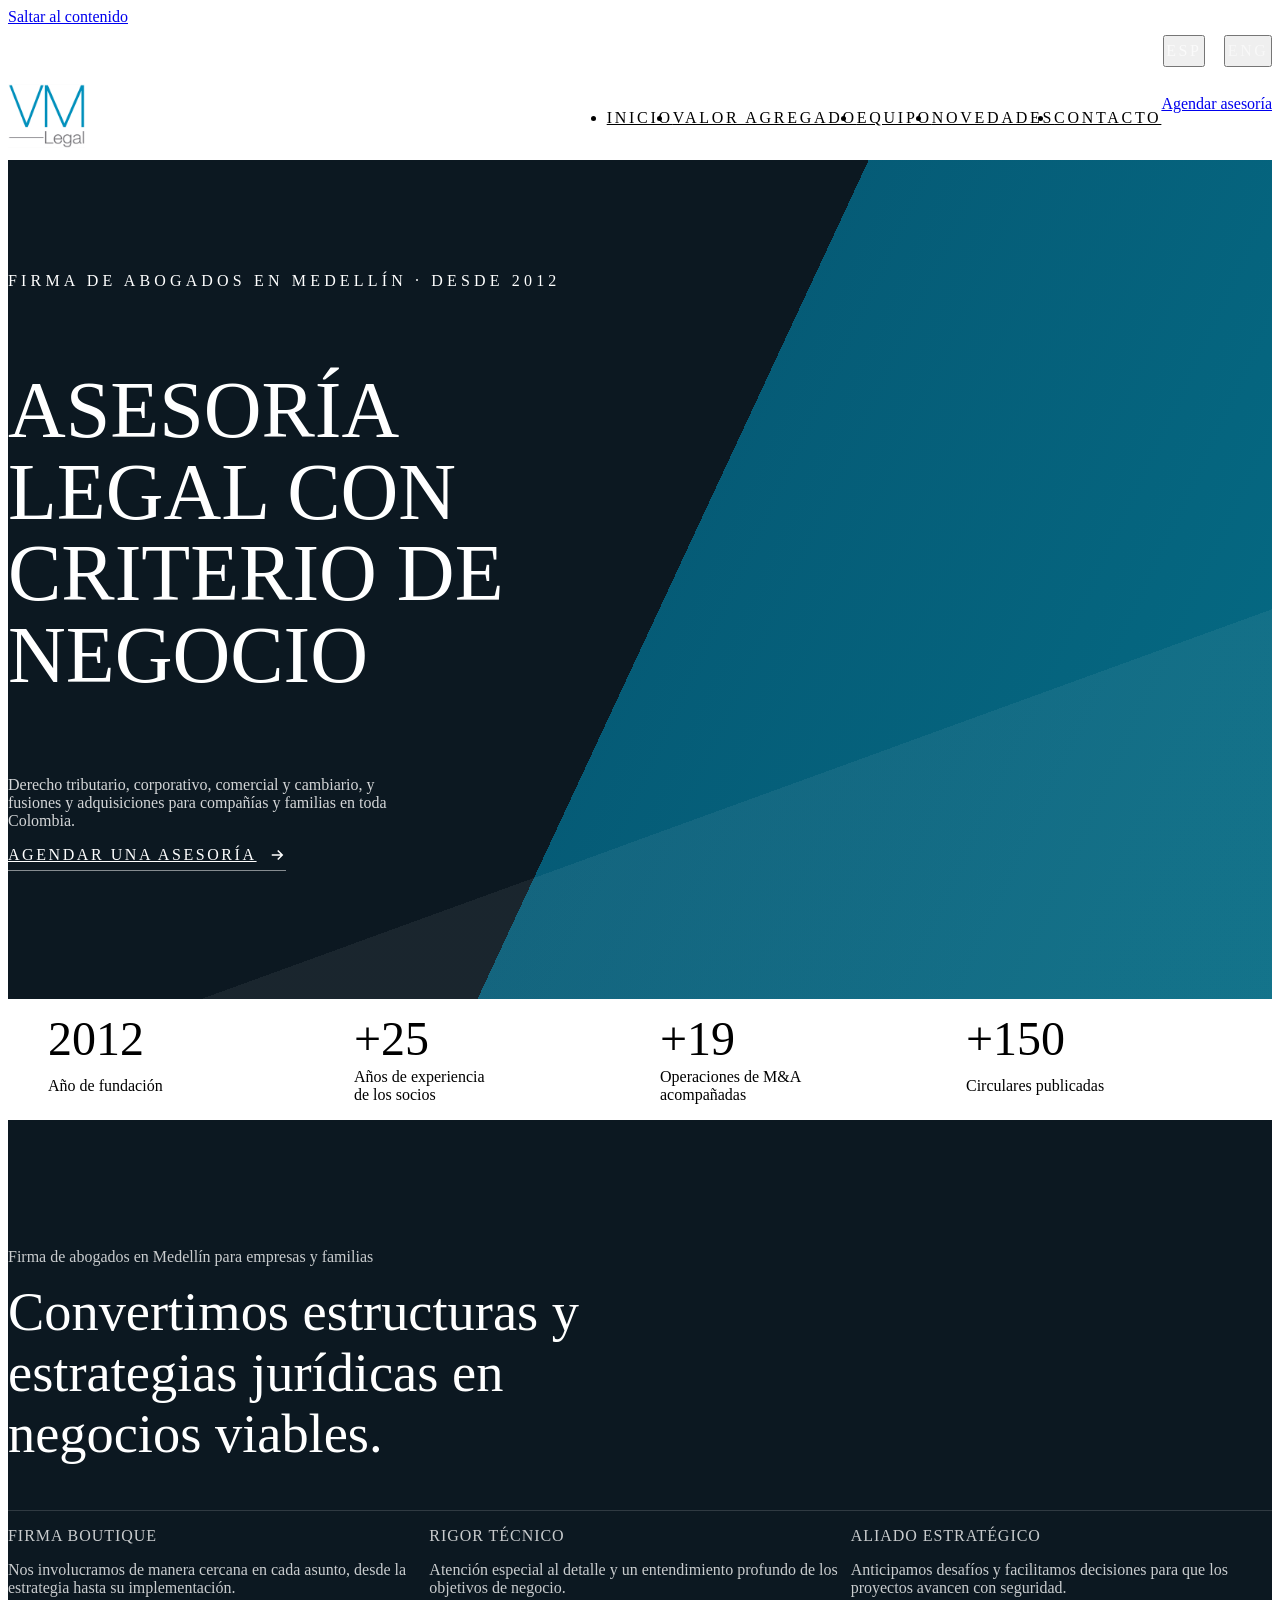
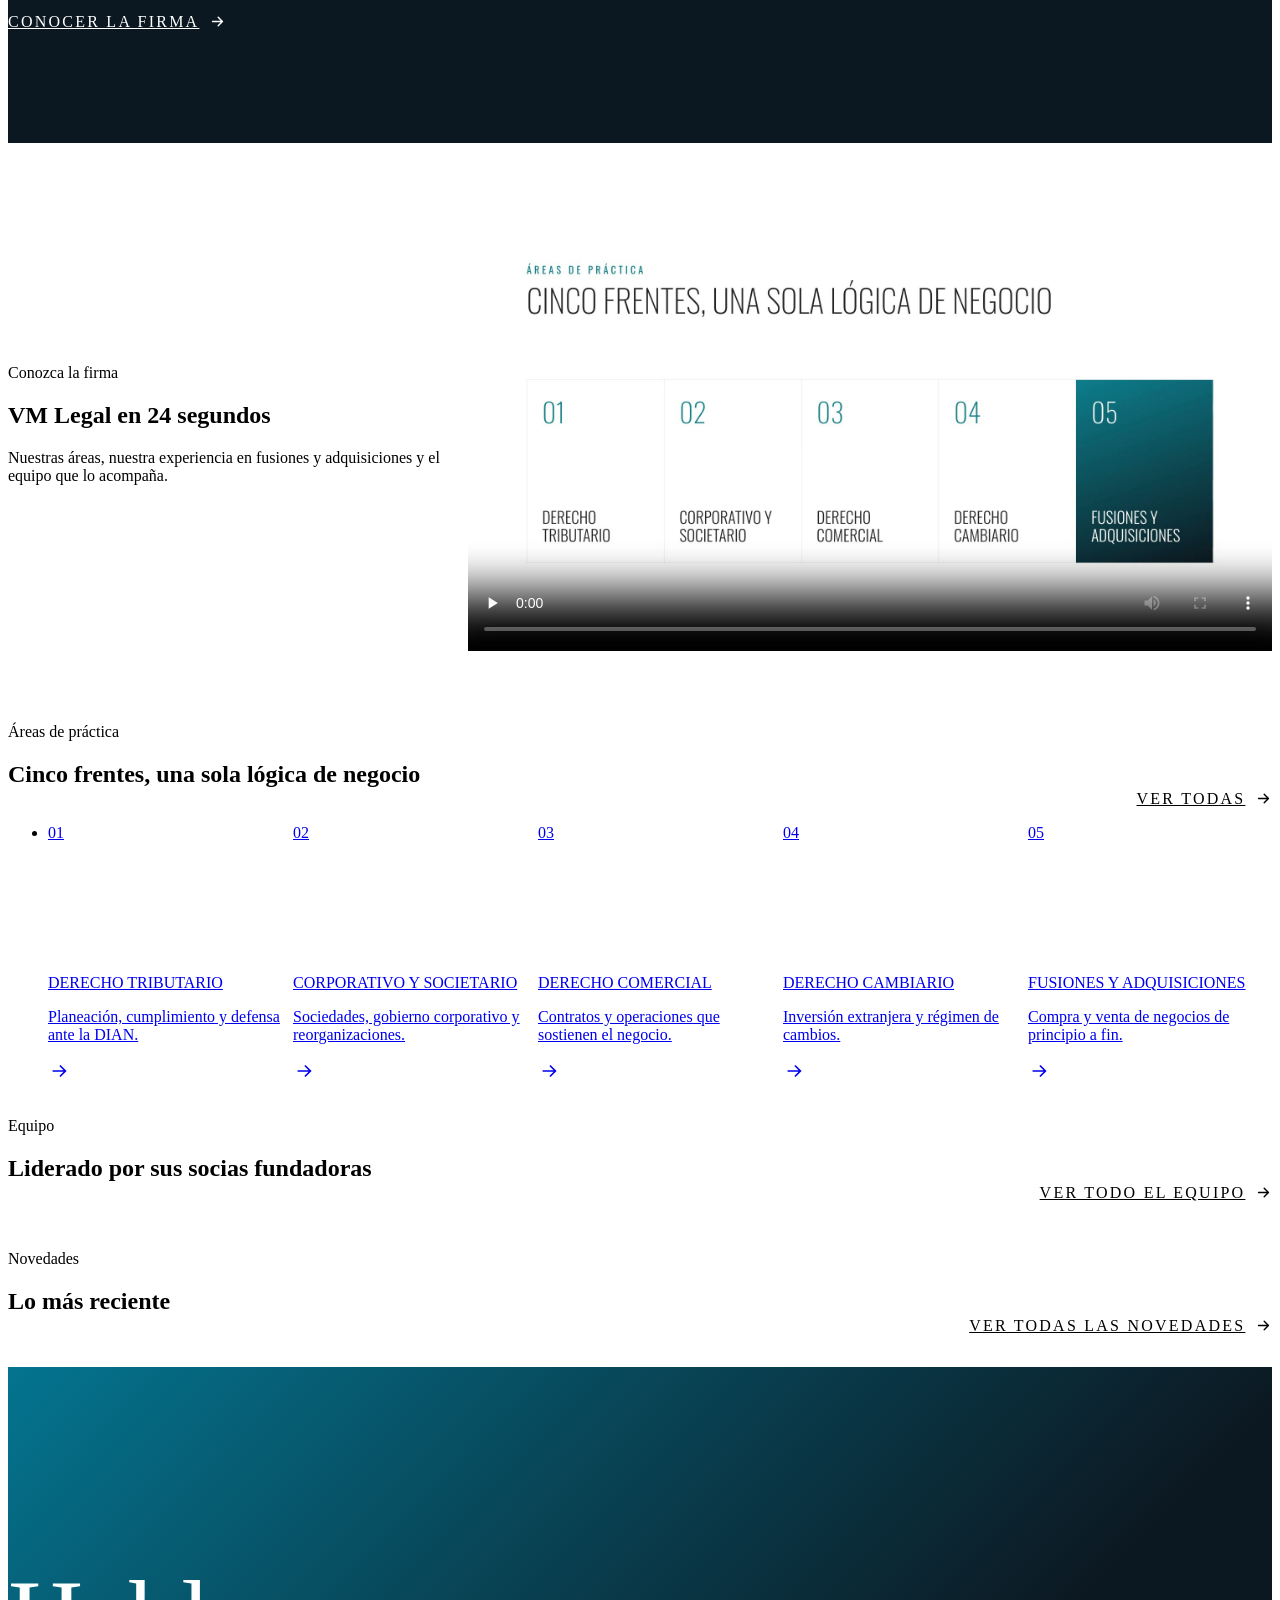
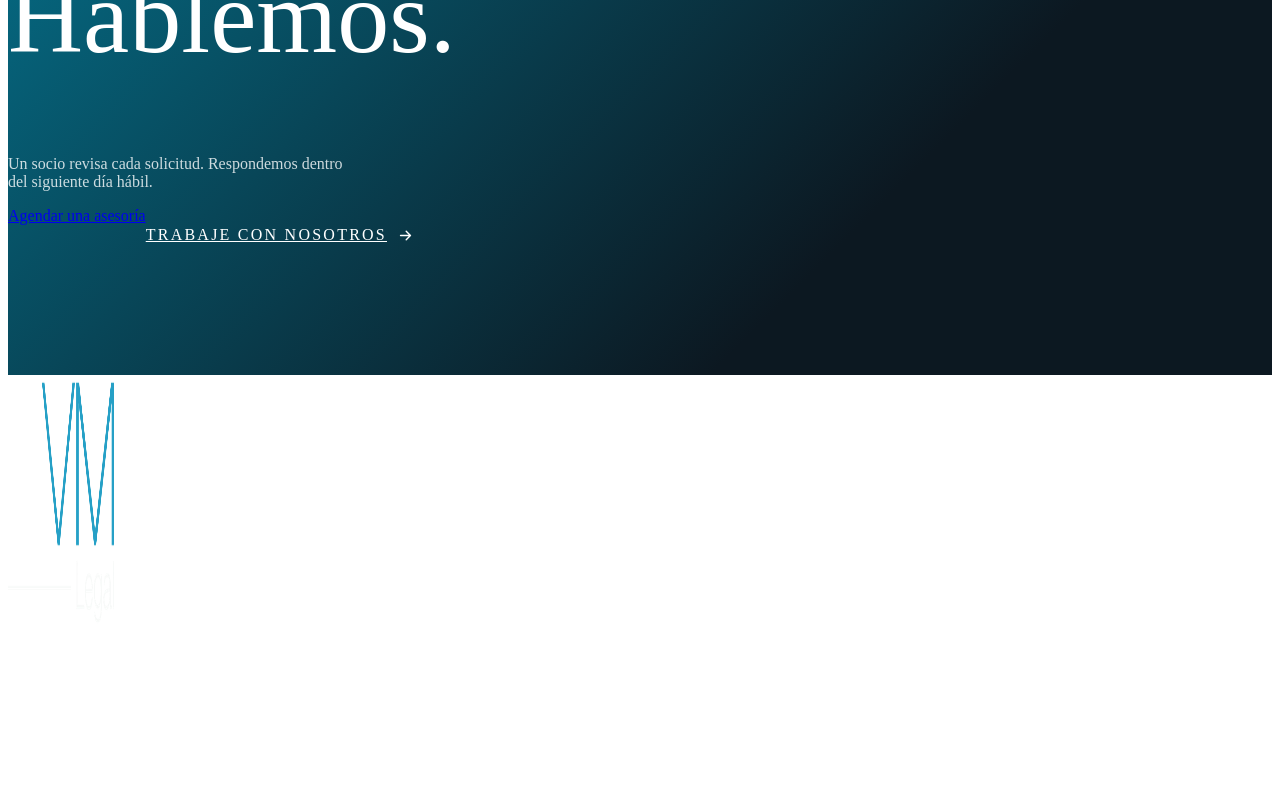
==== index.html @ cd3c5ae6 "Video de la firma en el inicio y retratos de las socias al doble de resolución Co-Authored-By: Claud" ====
<!DOCTYPE html>
<html lang="es">
<head>
<meta charset="UTF-8">
<meta name="viewport" content="width=device-width, initial-scale=1">
<meta name="theme-color" content="#0093BD">
<title>Firma de abogados en Medellín, Colombia | VM Legal</title>
<meta name="description" content="Firma de abogados en Medellín, Colombia, desde 2012. Bufete especializado en derecho tributario, corporativo, comercial, cambiario y fusiones y adquisiciones.">
<link rel="canonical" href="https://www.vmlegal.com.co/">

<meta property="og:type" content="website">
<meta property="og:site_name" content="VM Legal">
<meta property="og:title" content="Firma de abogados en Medellín, Colombia | VM Legal">
<meta property="og:description" content="Firma de abogados en Medellín, Colombia, desde 2012. Bufete especializado en derecho tributario, corporativo, comercial, cambiario y fusiones y adquisiciones.">
<meta property="og:image" content="https://www.vmlegal.com.co/assets/img/logo-og.png">
<meta property="og:url" content="https://www.vmlegal.com.co/">
<meta property="og:locale" content="es_CO">
<meta name="twitter:card" content="summary_large_image">

<link rel="icon" href="assets/img/favicon.png" sizes="192x192">
<link rel="apple-touch-icon" href="assets/img/favicon.png">

<link rel="preconnect" href="https://fonts.googleapis.com">
<link rel="preconnect" href="https://fonts.gstatic.com" crossorigin>
<link rel="stylesheet" href="https://fonts.googleapis.com/css2?family=Oswald:wght@200;300;400;500&family=Open+Sans:wght@300;400;600;700&display=swap">
<link rel="stylesheet" href="assets/css/brand.css">
<link rel="stylesheet" href="assets/css/sitio.css">

<script type="application/ld+json">
{
  "@context": "https://schema.org",
  "@type": "LegalService",
  "name": "VM Legal S.A.S.",
  "alternateName": "Villegas Melo Legal",
  "url": "https://www.vmlegal.com.co/",
  "logo": "https://www.vmlegal.com.co/assets/img/logo-og.png",
  "foundingDate": "2012",
  "email": "info@vmlegal.com.co",
  "telephone": "+576044442346",
  "address": {
    "@type": "PostalAddress",
    "streetAddress": "Cra 43 A # 16 A sur 38, Oficina 1205, Edificio Danzas",
    "addressLocality": "Medellín",
    "addressRegion": "Antioquia",
    "addressCountry": "CO"
  },
  "description": "Firma de abogados en Medellín, Colombia, especializada en derecho tributario, corporativo, comercial, cambiario y fusiones y adquisiciones.",
  "areaServed": [
    {"@type": "City", "name": "Medellín"},
    {"@type": "AdministrativeArea", "name": "Antioquia"},
    {"@type": "Country", "name": "Colombia"}
  ],
  "knowsAbout": ["Derecho tributario", "Derecho societario", "Derecho comercial", "Derecho cambiario", "Fusiones y adquisiciones", "DIAN", "Inversión extranjera"],
  "knowsLanguage": ["es", "en"],
  "serviceType": [
    "Derecho tributario",
    "Derecho comercial",
    "Derecho corporativo",
    "Derecho cambiario",
    "Fusiones y adquisiciones"
  ]
}
</script>
</head>

<body class="sitio">
<a class="skip-link" href="#contenido">Saltar al contenido</a>

<!-- ======================  BARRA DE UTILIDADES  ====================== -->
<div class="topbar">
  <div class="wrap topbar__inner">
    <ul class="topbar__contact">
      <li><a href="tel:+576044442346"><svg viewBox="0 0 24 24" aria-hidden="true"><path d="M22 16.9v3a2 2 0 0 1-2.2 2 19.8 19.8 0 0 1-8.6-3.1 19.5 19.5 0 0 1-6-6A19.8 19.8 0 0 1 2.1 4.2 2 2 0 0 1 4.1 2h3a2 2 0 0 1 2 1.7c.1 1 .4 1.9.7 2.8a2 2 0 0 1-.5 2.1L8.1 9.9a16 16 0 0 0 6 6l1.3-1.3a2 2 0 0 1 2.1-.4c.9.3 1.8.6 2.8.7a2 2 0 0 1 1.7 2Z"/></svg>+57 604 444 2346</a></li>
      <li><a href="mailto:info@vmlegal.com.co"><svg viewBox="0 0 24 24" aria-hidden="true"><rect x="2" y="4" width="20" height="16" rx="3"/><path d="m3 7.5 8.2 5.4a1.5 1.5 0 0 0 1.6 0L21 7.5"/></svg>info@vmlegal.com.co</a></li>
      <li class="topbar__addr"><svg viewBox="0 0 24 24" aria-hidden="true"><path d="M20 10c0 6-8 12-8 12S4 16 4 10a8 8 0 0 1 16 0Z"/><circle cx="12" cy="10" r="3"/></svg>Medellín, Colombia</li>
    </ul>
    <div class="topbar__lang" role="group" aria-label="Idioma del sitio">
      <button type="button" class="is-active" aria-pressed="true" lang="es">ESP</button>
      <span aria-hidden="true">|</span>
      <button type="button" aria-pressed="false" lang="en">ENG</button>
    </div>
  </div>
</div>

<!-- ======================  CABECERA  ====================== -->
<header class="site-header" id="siteHeader">
  <div class="wrap site-header__inner">

    <a class="logo" href="index.html" aria-label="VM Legal — inicio">
      <img alt="VM Legal · Villegas Melo Legal" width="400" height="331" src="assets/img/logo.png">
    </a>

    <nav class="nav" id="nav" aria-label="Navegación principal">
      <ul class="nav__list">
        <li><a href="index.html" class="nav__link">Inicio</a></li>
                <li><a href="valor-agregado.html" class="nav__link">Valor agregado</a></li>
        <li><a href="equipo.html" class="nav__link">Equipo</a></li>
        <li><a href="novedades.html" class="nav__link">Novedades</a></li>
        <li><a href="contacto.html" class="nav__link">Contacto</a></li>
      </ul>
      <div class="nav__foot">
        <a class="btn btn--primary btn--block" href="contacto.html">Agendar asesoría</a>
        <p><a href="tel:+576044442346">+57 604 444 2346</a></p>
        <p><a href="mailto:info@vmlegal.com.co">info@vmlegal.com.co</a></p>
      </div>
    </nav>

    <a class="btn btn--primary site-header__cta" href="contacto.html">Agendar asesoría</a>

    <button class="burger" id="burger" type="button"
            aria-label="Abrir menú" aria-expanded="false" aria-controls="nav">
      <span aria-hidden="true"></span><span aria-hidden="true"></span><span aria-hidden="true"></span>
    </button>

  </div>
  <div class="nav-scrim" id="navScrim" hidden></div>
</header>


<main id="contenido">

<!-- Portada deslizante: las diapositivas se editan en el panel (Portada).
     Esta primera queda escrita aquí para buscadores y por si no carga el JS. -->
<section class="hero" aria-roledescription="carrusel" aria-label="Destacados">
  <div class="hero__slides" id="heroSlides">
    <article class="slide slide--1 is-active" aria-roledescription="diapositiva">
      <div class="wrap slide__inner">
        <p class="slide__kicker">Firma de abogados en Medellín · Desde 2012</p>
        <h1 class="slide__title">Asesoría legal con criterio de negocio</h1>
        <p class="slide__text">Derecho tributario, corporativo, comercial y cambiario, y fusiones y adquisiciones para compañías y familias en toda Colombia.</p>
        <a class="slide__cta" href="contacto.html">Agendar una asesoría <svg viewBox="0 0 24 24" aria-hidden="true"><path d="M5 12h14M13 6l6 6-6 6"/></svg></a>
      </div>
    </article>
  </div>
  <div class="wrap hero__nav">
    <div class="hero__dots" id="heroDots"></div>
    <div class="hero__arrows">
      <button type="button" class="hero__arrow" data-dir="-1" aria-label="Diapositiva anterior"><svg viewBox="0 0 24 24" aria-hidden="true"><path d="M15 18l-6-6 6-6"/></svg></button>
      <button type="button" class="hero__arrow" data-dir="1" aria-label="Diapositiva siguiente"><svg viewBox="0 0 24 24" aria-hidden="true"><path d="M9 6l6 6-6 6"/></svg></button>
    </div>
  </div>
</section>

<section class="figures">
  <ul class="wrap figures__list">
    <li><b>2012</b><span>Año de fundación</span></li>
    <li><b>+25</b><span>Años de experiencia de los socios</span></li>
    <li><b>+19</b><span>Operaciones de M&amp;A acompañadas</span></li>
    <li><b>+150</b><span>Circulares publicadas</span></li>
    <li id="markClients" hidden><b></b><span>Clientes</span></li>
  </ul>
</section>

<section class="statement">
  <div class="wrap statement__inner reveal">
    <p class="eyebrow eyebrow--light">Firma de abogados en Medellín para empresas y familias</p>
    <h2 class="statement__title">Convertimos estructuras y estrategias jurídicas en <em>negocios viables.</em></h2>
    <div class="statement__cols">
      <div>
        <h3>Firma boutique</h3>
        <p>Nos involucramos de manera cercana en cada asunto, desde la estrategia hasta su implementación.</p>
      </div>
      <div>
        <h3>Rigor técnico</h3>
        <p>Atención especial al detalle y un entendimiento profundo de los objetivos de negocio.</p>
      </div>
      <div>
        <h3>Aliado estratégico</h3>
        <p>Anticipamos desafíos y facilitamos decisiones para que los proyectos avancen con seguridad.</p>
      </div>
    </div>
    <a class="link-arrow link-arrow--light" href="valor-agregado.html">Conocer la firma <svg viewBox="0 0 24 24" aria-hidden="true"><path d="M5 12h14M13 6l6 6-6 6"/></svg></a>
  </div>
</section>

<section class="section section--tight film">
  <div class="wrap film__inner reveal">
    <div class="film__text">
      <p class="eyebrow">Conozca la firma</p>
      <h2 class="section-title">VM Legal en 24 segundos</h2>
      <p class="section-lead">Nuestras áreas, nuestra experiencia en fusiones y adquisiciones y el equipo que lo acompaña.</p>
    </div>
    <div class="film__player">
      <!-- preload="none": el video (2,8 MB) solo se descarga al darle play. -->
      <video controls playsinline preload="none" poster="assets/video/vmlegal-sitio.jpg" width="1920" height="1080">
        <source src="assets/video/vmlegal-sitio.mp4" type="video/mp4">
        <a href="assets/video/vmlegal-sitio.mp4">Ver el video</a>
      </video>
    </div>
  </div>
</section>

<section class="section">
  <div class="wrap">
    <div class="reveal sec-head sec-head--row">
      <div>
        <p class="eyebrow">Áreas de práctica</p>
        <h2 class="section-title">Cinco frentes, una sola lógica de negocio</h2>
      </div>
      <a class="link-arrow" href="valor-agregado.html#areas">Ver todas <svg viewBox="0 0 24 24" aria-hidden="true"><path d="M5 12h14M13 6l6 6-6 6"/></svg></a>
    </div>
    <ul class="atiles reveal">
      <li><a class="atile" href="derecho-tributario.html"><span class="atile__num">01</span><h3>Derecho tributario</h3><p>Planeación, cumplimiento y defensa ante la DIAN.</p><span class="atile__go"><svg viewBox="0 0 24 24" aria-hidden="true"><path d="M5 12h14M13 6l6 6-6 6"/></svg></span></a></li>
      <li><a class="atile" href="derecho-corporativo.html"><span class="atile__num">02</span><h3>Corporativo y societario</h3><p>Sociedades, gobierno corporativo y reorganizaciones.</p><span class="atile__go"><svg viewBox="0 0 24 24" aria-hidden="true"><path d="M5 12h14M13 6l6 6-6 6"/></svg></span></a></li>
      <li><a class="atile" href="derecho-comercial.html"><span class="atile__num">03</span><h3>Derecho comercial</h3><p>Contratos y operaciones que sostienen el negocio.</p><span class="atile__go"><svg viewBox="0 0 24 24" aria-hidden="true"><path d="M5 12h14M13 6l6 6-6 6"/></svg></span></a></li>
      <li><a class="atile" href="derecho-cambiario.html"><span class="atile__num">04</span><h3>Derecho cambiario</h3><p>Inversión extranjera y régimen de cambios.</p><span class="atile__go"><svg viewBox="0 0 24 24" aria-hidden="true"><path d="M5 12h14M13 6l6 6-6 6"/></svg></span></a></li>
      <li><a class="atile" href="fusiones-y-adquisiciones.html"><span class="atile__num">05</span><h3>Fusiones y adquisiciones</h3><p>Compra y venta de negocios de principio a fin.</p><span class="atile__go"><svg viewBox="0 0 24 24" aria-hidden="true"><path d="M5 12h14M13 6l6 6-6 6"/></svg></span></a></li>
    </ul>
  </div>
</section>

<section class="section section--mist" id="dealsSection" hidden>
  <div class="wrap">
    <div class="reveal sec-head sec-head--row">
      <div>
        <p class="eyebrow">Experiencia destacada</p>
        <h2 class="section-title">Operaciones en las que hemos participado</h2>
      </div>
      <a class="link-arrow" href="valor-agregado.html#dealsSection">Ver todas <svg viewBox="0 0 24 24" aria-hidden="true"><path d="M5 12h14M13 6l6 6-6 6"/></svg></a>
    </div>
    <div class="deals deals--teaser" id="dealsList" data-limit="5"></div>
  </div>
</section>

<section class="section">
  <div class="wrap">
    <div class="reveal sec-head sec-head--row">
      <div>
        <p class="eyebrow">Equipo</p>
        <h2 class="section-title">Liderado por sus socias fundadoras</h2>
      </div>
      <a class="link-arrow" href="equipo.html">Ver todo el equipo <svg viewBox="0 0 24 24" aria-hidden="true"><path d="M5 12h14M13 6l6 6-6 6"/></svg></a>
    </div>
    <ul class="partners partners--compact reveal" id="partnersTeaser"></ul>
  </div>
</section>

<section class="section section--mist" id="talksSection" hidden>
  <div class="wrap">
    <div class="reveal sec-head sec-head--row">
      <div>
        <p class="eyebrow">Videocolumna</p>
        <h2 class="section-title">Análisis en video de nuestros abogados</h2>
      </div>
      <a class="link-arrow" id="talksAll" href="valor-agregado.html#talksSection">Ver todas las videocolumnas <svg viewBox="0 0 24 24" aria-hidden="true"><path d="M5 12h14M13 6l6 6-6 6"/></svg></a>
    </div>
    <div class="vcol" id="talksFeature"></div>
    <ul class="talks" id="talksList"></ul>
  </div>
</section>

<section class="awards" id="awardsSection" hidden>
  <div class="wrap">
    <div class="awards__head reveal">
      <h2>Premios y reconocimientos</h2>
      <p>Nuestra firma y nuestro equipo han sido reconocidos y hacemos parte de entidades del sector.</p>
    </div>
    <ul class="awards__list" id="awardsList"></ul>
  </div>
</section>

<section class="section">
  <div class="wrap">
    <div class="reveal sec-head sec-head--row">
      <div>
        <p class="eyebrow">Novedades</p>
        <h2 class="section-title">Lo más reciente</h2>
      </div>
      <a class="link-arrow" href="novedades.html">Ver todas las novedades <svg viewBox="0 0 24 24" aria-hidden="true"><path d="M5 12h14M13 6l6 6-6 6"/></svg></a>
    </div>
    <ul class="circulars circulars--latest" id="latestDocs"></ul>
  </div>
</section>

<section class="closing">
  <div class="wrap closing__inner reveal">
    <h2>Hablemos.</h2>
    <p>Un socio revisa cada solicitud. Respondemos dentro del siguiente día hábil.</p>
    <div class="closing__cta">
      <a class="btn btn--light btn--xl" href="contacto.html">Agendar una asesoría</a>
      <a class="link-arrow link-arrow--light" href="trabaje-con-nosotros.html">Trabaje con nosotros <svg viewBox="0 0 24 24" aria-hidden="true"><path d="M5 12h14M13 6l6 6-6 6"/></svg></a>
    </div>
  </div>
</section>

</main>

<footer class="site-footer">
  <div class="wrap site-footer__top">
    <div class="site-footer__brand">
      <img alt="VM Legal" width="440" height="252" src="assets/img/logo-blanco.png" loading="lazy">
      <p>Firma de abogados en Medellín, Colombia, fundada en 2012. Bufete especializado en derecho tributario, comercial, corporativo y cambiario, y fusiones y adquisiciones.</p>
    </div>

    <nav class="site-footer__nav" aria-label="Navegación del pie">
      <h2>Firma</h2>
      <ul>
        <li><a href="valor-agregado.html">Valor agregado</a></li>
        <li><a href="equipo.html">Equipo</a></li>
        <li><a href="novedades.html">Novedades</a></li>
        <li><a href="trabaje-con-nosotros.html">Trabaje con nosotros</a></li>
        <li><a href="contacto.html">Contacto</a></li>
      </ul>
    </nav>

    <nav class="site-footer__nav" aria-label="Áreas de práctica">
      <h2>Áreas</h2>
      <ul>
        <li><a href="derecho-tributario.html">Derecho tributario</a></li>
        <li><a href="derecho-comercial.html">Derecho comercial</a></li>
        <li><a href="derecho-corporativo.html">Derecho corporativo</a></li>
        <li><a href="derecho-cambiario.html">Derecho cambiario</a></li>
        <li><a href="fusiones-y-adquisiciones.html">Fusiones y adquisiciones</a></li>
      </ul>
    </nav>

    <div class="site-footer__nav">
      <h2>Contacto</h2>
      <ul>
        <li><a href="tel:+576044442346">+57 604 444 2346</a></li>
        <li><a href="mailto:info@vmlegal.com.co">info@vmlegal.com.co</a></li>
        <li>Cra 43 A # 16 A sur 38, Of. 1205</li>
        <li>Edificio Danzas · Medellín</li>
      </ul>
    </div>
  </div>

  <div class="wrap site-footer__recog" id="recogStrip" hidden>
    <h2>Reconocimientos y afiliaciones</h2>
    <ul id="recogList"></ul>
  </div>

  <div class="wrap site-footer__bottom">
    <p>© 2026 VM Legal S.A.S. Todos los derechos reservados.</p>
    <p><a href="admin/">Ingreso al panel</a></p>
    <p><a href="#politica" id="politica">Política de Tratamiento de Datos</a></p>
  </div>
</footer>

<script src="assets/js/i18n.js" defer></script>
<script src="assets/js/datos.js" defer></script>
<script src="assets/js/sitio.js" defer></script>
</body>
</html>
---- assets/css/sitio.css ----
/* ==========================================================================
   VM LEGAL · Sitio web — estilos (mobile-first)
   ========================================================================== */

/* ==========================  Barra de utilidades  ======================== */
.topbar {
  display: none;
  background: var(--vm-ink);
  color: rgba(255,255,255,.7);
  font-size: var(--fs-xs);
}
@media (min-width: 900px) { .topbar { display: block; } }

.topbar__inner {
  display: flex; align-items: center; justify-content: space-between;
  gap: var(--sp-5); min-height: 40px;
}
.topbar__contact { display: flex; align-items: center; gap: var(--sp-5); }
.topbar__contact li { display: flex; align-items: center; }
.topbar__contact a, .topbar__addr {
  display: inline-flex; align-items: center; gap: .45rem;
  color: rgba(255,255,255,.7);
  transition: color var(--dur) var(--ease);
}
.topbar__contact a:hover { color: #fff; }
.topbar svg {
  width: 14px; height: 14px; flex: none;
  fill: none; stroke: var(--vm-teal); stroke-width: 1.6;
  stroke-linecap: round; stroke-linejoin: round;
}
.topbar__lang { display: flex; align-items: center; gap: .5rem; }
.topbar__lang button {
  font-family: var(--font-display);
  letter-spacing: .16em; font-size: var(--fs-xs);
  color: rgba(255,255,255,.55);
  padding: .3rem .1rem;
  transition: color var(--dur) var(--ease);
}
.topbar__lang button:hover { color: #fff; }
.topbar__lang button.is-active { color: var(--vm-teal-on-dark); }
.topbar__lang span { color: rgba(255,255,255,.25); }

/* ==========================  Cabecera  =================================== */
.site-header {
  position: sticky; top: 0; z-index: 80;
  border-bottom: 1px solid var(--vm-line);
  transition: box-shadow var(--dur) var(--ease);
}
/* El desenfoque va en una capa propia: aplicarlo al <header> lo convertiría en
   bloque contenedor y recortaría el cajón de navegación (position: fixed). */
.site-header::before {
  content: "";
  position: absolute; inset: 0; z-index: -1;
  background: rgba(255,255,255,.94);
  backdrop-filter: saturate(180%) blur(16px);
  -webkit-backdrop-filter: saturate(180%) blur(16px);
}
.site-header.is-stuck { box-shadow: var(--shadow-sm); }

.site-header__inner {
  display: flex; align-items: center; gap: var(--sp-4);
  min-height: 66px;
}
.site-header .logo { margin-right: auto; }
.site-header .logo img { height: 48px; width: auto; }
@media (min-width: 1024px) {
  .site-header__inner { min-height: 84px; }
  .site-header .logo img { height: 64px; }
}

/* Con 5 páginas en el menú el botón solo cabe desde 1180 px; antes, "Contacto" cumple su función. */
.site-header__cta { display: none; }
@media (min-width: 1180px) {
  .site-header__cta { display: inline-flex; min-height: 46px; font-size: var(--fs-xs); }
}

/* --- Navegación: cajón lateral en móvil, en línea en escritorio --------- */
.nav {
  position: fixed; inset: 0 0 0 auto;
  width: min(86vw, 360px);
  background: #fff;
  padding: calc(66px + var(--sp-6)) var(--gutter) var(--sp-7);
  transform: translateX(100%);
  transition: transform var(--dur) var(--ease);
  overflow-y: auto;
  z-index: 85;
  box-shadow: -18px 0 40px rgba(16,24,32,.14);
  display: flex; flex-direction: column;
}
.nav.is-open { transform: none; }

.nav__list { display: flex; flex-direction: column; }
.nav__link {
  display: block;
  padding: var(--sp-4) 0;
  font-family: var(--font-display);
  font-size: var(--fs-lg);
  font-weight: 300;
  letter-spacing: .04em;
  text-transform: uppercase;
  color: var(--vm-ink);
  border-bottom: 1px solid var(--vm-line);
  transition: color var(--dur) var(--ease);
}
.nav__link:hover, .nav__link.is-current { color: var(--vm-teal-text); }

.nav__foot { margin-top: auto; padding-top: var(--sp-7); display: grid; gap: var(--sp-2); }
.nav__foot p { font-size: var(--fs-sm); }
.nav__foot a:not(.btn) { color: var(--vm-slate); }
.nav__foot .btn { margin-bottom: var(--sp-3); }

.nav-scrim {
  position: fixed; inset: 0; z-index: 84;
  background: rgba(16,24,32,.45);
  opacity: 0; transition: opacity var(--dur) var(--ease);
}
.nav-scrim.is-on { opacity: 1; }
.nav-scrim[hidden] { display: none; }

@media (min-width: 1024px) {
  .nav {
    position: static; width: auto; transform: none; padding: 0;
    background: none; box-shadow: none; overflow: visible;
    flex-direction: row; align-items: center;
  }
  .nav__list { flex-direction: row; align-items: center; gap: var(--sp-5); }
  .nav__link {
    padding: var(--sp-2) 0;
    font-size: var(--fs-xs);
    letter-spacing: .17em;
    border-bottom: 0;
    position: relative;
  }
  .nav__link::after {
    content: ""; position: absolute; left: 0; right: 0; bottom: -2px;
    height: 2px; background: var(--vm-teal);
    transform: scaleX(0); transform-origin: left;
    transition: transform var(--dur) var(--ease);
  }
  .nav__link:hover::after, .nav__link.is-current::after { transform: scaleX(1); }
  .nav__foot { display: none; }
  .nav-scrim { display: none !important; }
}

/* --- Botón hamburguesa -------------------------------------------------- */
.burger {
  display: grid; align-content: center; gap: 5px;
  width: 44px; height: 44px; padding: 0 9px;
  margin-right: -9px;
  z-index: 90;
}
.burger span {
  display: block; height: 2px; width: 100%;
  background: var(--vm-ink); border-radius: 2px;
  transition: transform var(--dur) var(--ease), opacity var(--dur) var(--ease);
}
.burger[aria-expanded="true"] span:nth-child(1) { transform: translateY(7px) rotate(45deg); }
.burger[aria-expanded="true"] span:nth-child(2) { opacity: 0; }
.burger[aria-expanded="true"] span:nth-child(3) { transform: translateY(-7px) rotate(-45deg); }
@media (min-width: 1024px) { .burger { display: none; } }

body.nav-locked { overflow: hidden; }

/* ==========================  Hero  ======================================= */
.s-hero {
  position: relative;
  padding-top: clamp(3rem, 1.5rem + 8vw, 6rem);
  overflow: hidden;
  background: linear-gradient(180deg, var(--vm-mist-soft) 0%, #fff 70%);
}
.s-hero__bg {
  position: absolute; inset: 0;
  background:
    radial-gradient(85% 60% at 88% 8%, rgba(0,147,189,.15) 0%, transparent 58%),
    radial-gradient(60% 50% at 0% 100%, rgba(25,134,172,.09) 0%, transparent 60%);
  pointer-events: none;
}
.s-hero__inner { position: relative; padding-bottom: clamp(3rem, 2rem + 6vw, 5rem); }

.s-hero__kicker {
  font-family: var(--font-display);
  font-size: var(--fs-xs);
  letter-spacing: .26em; text-transform: uppercase;
  color: var(--vm-teal-text);
  margin-bottom: var(--sp-5);
}
.s-hero__title {
  font-size: var(--fs-3xl);
  font-weight: 200;
  line-height: 1.04;
  text-transform: uppercase;
  letter-spacing: -0.005em;
}
.s-hero__title em { font-style: normal; font-weight: 500; color: var(--vm-teal); }

.s-hero__lead {
  margin-top: var(--sp-5);
  max-width: 52ch;
  font-size: var(--fs-md);
  font-weight: 300;
}
.s-hero__cta {
  display: flex; flex-direction: column; gap: var(--sp-3);
  margin-top: var(--sp-6);
}
@media (min-width: 560px) { .s-hero__cta { flex-direction: row; flex-wrap: wrap; } }
.btn--xl { min-height: 56px; padding-inline: var(--sp-5); }
@media (min-width: 420px) { .btn--xl { padding-inline: var(--sp-7); } }

.s-hero__marks {
  position: relative;
  display: grid; grid-template-columns: repeat(2, 1fr);
  border-top: 1px solid var(--vm-line);
  background: rgba(255,255,255,.6);
}
.s-hero__marks li {
  display: flex; flex-direction: column; gap: .2rem;
  padding: var(--sp-5) var(--gutter);
  border-bottom: 1px solid var(--vm-line);
}
.s-hero__marks li:nth-child(odd) { border-right: 1px solid var(--vm-line); }
.s-hero__marks b {
  font-family: var(--font-display); font-size: var(--fs-xl); font-weight: 300;
  color: var(--vm-teal-deep); line-height: 1;
}
.s-hero__marks span { font-size: var(--fs-xs); color: var(--vm-muted); }
@media (min-width: 860px) {
  .s-hero__marks { grid-template-columns: repeat(4, 1fr); max-width: var(--maxw); margin-inline: auto; }
  .s-hero__marks li { border-bottom: 0; }
  .s-hero__marks li:last-child { border-right: 0; }
  .s-hero__marks li:nth-child(odd) { border-right: 1px solid var(--vm-line); }
}

/* ==========================  Secciones comunes  ========================== */
.section--mist { background: var(--surface-alt); }

.link-arrow {
  display: inline-flex; align-items: center; gap: .6rem;
  margin-top: var(--sp-5);
  font-family: var(--font-display);
  font-size: var(--fs-sm); letter-spacing: .14em; text-transform: uppercase;
  color: var(--vm-teal-text);
}
.link-arrow svg {
  width: 17px; height: 17px; fill: none; stroke: currentColor; stroke-width: 2;
  stroke-linecap: round; stroke-linejoin: round;
  transition: transform var(--dur) var(--ease);
}
.link-arrow:hover svg { transform: translateX(4px); }

/* ==========================  Carrusel  =================================== */
/* Desplazamiento nativo con scroll-snap: sin librerías, con inercia real en
   el celular y navegable con el teclado. Las flechas y los puntos son un
   apoyo, no el único camino. */
.carousel { position: relative; }

.carousel__track {
  display: flex;
  gap: var(--sp-4);
  overflow-x: auto;
  overscroll-behavior-x: contain;
  scroll-snap-type: x mandatory;
  -webkit-overflow-scrolling: touch;
  scrollbar-width: none;
  /* Sangrado a los bordes en móvil; alineado al contenedor en escritorio. */
  padding-inline: max(var(--gutter), calc((100% - var(--maxw)) / 2 + var(--gutter)));
  scroll-padding-inline-start: max(var(--gutter), calc((100% - var(--maxw)) / 2 + var(--gutter)));
  padding-block: var(--sp-2) var(--sp-5);
}
.carousel__track::-webkit-scrollbar { display: none; }
.carousel__track:focus-visible { outline: 3px solid var(--vm-teal); outline-offset: -3px; }

.carousel__item {
  flex: 0 0 min(84%, 340px);
  scroll-snap-align: start;
  display: flex;
}
.carousel__item > * { width: 100%; }

@media (min-width: 760px)  { .carousel__item { flex-basis: min(46%, 380px); } }
@media (min-width: 1100px) { .carousel__item { flex-basis: calc((var(--maxw) - 2 * var(--gutter) - 2 * var(--sp-4)) / 3); } }

/* --- Controles ----------------------------------------------------------- */
.carousel__controls {
  display: flex; align-items: center; justify-content: center;
  gap: var(--sp-4);
  margin-top: var(--sp-2);
}
.carousel__dots { display: flex; gap: .4rem; }
.carousel__dots i {
  display: block; height: 4px; width: 16px; border-radius: 2px;
  background: var(--vm-line);
  transition: background var(--dur) var(--ease), width var(--dur) var(--ease);
}
.carousel__dots i.is-on { background: var(--vm-teal); width: 30px; }

/* En móvil las flechas van superpuestas a los lados del track y centradas
   en vertical: así quedan lejos del borde inferior, donde están fijos el
   botón de WhatsApp y el de volver a la propuesta. El contenedor no recibe
   toques; solo los botones. */
.carousel__arrows {
  position: absolute;
  left: 0; right: 0; top: 0; bottom: 46px;
  display: flex; align-items: center; justify-content: space-between;
  padding-inline: 2px;
  pointer-events: none;
  z-index: 3;
}
.carousel__arrows .carousel__arrow {
  pointer-events: auto;
  width: 40px; height: 40px;
  background: rgba(255, 255, 255, .94);
  backdrop-filter: blur(8px);
  -webkit-backdrop-filter: blur(8px);
  box-shadow: var(--shadow-md);
}
.carousel__arrows .carousel__arrow svg { width: 17px; height: 17px; }

@media (min-width: 860px) {
  .carousel__controls { justify-content: space-between; }
  .carousel__arrows {
    position: static;
    inset: auto;
    padding-inline: 0;
    gap: .5rem;
    margin-left: auto;
    pointer-events: auto;
  }
  .carousel__arrows .carousel__arrow {
    width: 44px; height: 44px;
    background: #fff;
    backdrop-filter: none;
    -webkit-backdrop-filter: none;
    box-shadow: none;
  }
  .carousel__arrows .carousel__arrow svg { width: 19px; height: 19px; }
}
.carousel__arrow {
  display: grid; place-items: center;
  width: 44px; height: 44px;
  border: 1px solid var(--vm-line);
  border-radius: var(--radius-pill);
  background: #fff;
  color: var(--vm-ink);
  transition: all var(--dur) var(--ease);
}
.carousel__arrow svg {
  width: 19px; height: 19px;
  fill: none; stroke: currentColor; stroke-width: 1.8;
  stroke-linecap: round; stroke-linejoin: round;
}
.carousel__arrow:hover:not(:disabled) {
  border-color: var(--vm-teal); color: var(--vm-teal-text);
  box-shadow: var(--shadow-sm);
}

/* Deshabilitada: en móvil desaparece —es una capa sobre las tarjetas y un
   círculo fantasma se leería como un error—; en escritorio se atenúa, que
   ahí sí es la señal habitual. */
.carousel__arrow:disabled { opacity: 0; pointer-events: none; }
@media (min-width: 860px) {
  .carousel__arrow:disabled { opacity: .3; pointer-events: auto; cursor: default; }
}

/* ==========================  Desplegable  ================================ */
.disclose { margin-top: auto; padding-top: var(--sp-4); }

.disclose__trigger {
  display: inline-flex; align-items: center; gap: .45rem;
  min-height: 40px;
  font-family: var(--font-display);
  font-size: var(--fs-xs);
  letter-spacing: .13em; text-transform: uppercase;
  color: var(--vm-teal-text);
  transition: color var(--dur) var(--ease);
}
.disclose__trigger:hover { color: var(--vm-teal-hover); }
.disclose__trigger .chev {
  width: 15px; height: 15px;
  fill: none; stroke: currentColor; stroke-width: 2;
  stroke-linecap: round; stroke-linejoin: round;
  transition: transform var(--dur) var(--ease);
}
.disclose__trigger[aria-expanded="true"] .chev { transform: rotate(180deg); }

/* La altura la anima el JS midiendo el contenido. La alternativa más limpia, grid-template-rows 0fr→1fr, solo interpola en motores recientes; animar
   `height` funciona en cualquiera y el JS deja `auto` al terminar, para que el
   panel siga creciendo si el contenido cambia (por ejemplo, al cambiar idioma). */
.disclose__panel {
  height: 0;
  overflow: hidden;
  transition: height var(--dur) var(--ease);
}
.disclose__inner { overflow: hidden; }
.disclose__inner > :first-child { padding-top: var(--sp-3); }
.disclose__inner p { font-size: var(--fs-sm); font-weight: 300; color: var(--vm-muted); }

@media (prefers-reduced-motion: reduce) {
  .disclose__panel { transition: none; }
}

/* ==========================  Áreas de práctica  ========================== */
.sec-head { margin-bottom: var(--sp-6); }

.area {
  display: flex; flex-direction: column;
  background: #fff;
  border: 1px solid var(--vm-line);
  border-radius: var(--radius-lg);
  padding: var(--sp-6) var(--sp-5);
  box-shadow: var(--shadow-sm);
  transition: box-shadow var(--dur) var(--ease), border-color var(--dur) var(--ease);
}
.area:hover { box-shadow: var(--shadow-md); border-color: var(--vm-mist); }

.area h3 {
  font-size: var(--fs-lg); font-weight: 300;
  text-transform: uppercase; letter-spacing: .03em;
  margin-bottom: var(--sp-3);
}

.area__tags {
  display: flex; flex-wrap: wrap; gap: .4rem;
  margin-top: var(--sp-4);
}
.area__tags li {
  font-size: .7rem; letter-spacing: .04em;
  color: var(--vm-teal-text);
  background: var(--vm-mist-soft);
  border: 1px solid var(--vm-mist);
  border-radius: var(--radius-pill);
  padding: .28rem .7rem;
}

/* ==========================  Equipo  ===================================== */
.member {
  display: flex; flex-direction: column;
  background: #fff;
  border: 1px solid var(--vm-line);
  border-radius: var(--radius-lg);
  padding: var(--sp-6) var(--sp-5);
  box-shadow: var(--shadow-sm);
  transition: box-shadow var(--dur) var(--ease), border-color var(--dur) var(--ease);
}
.member:hover { box-shadow: var(--shadow-md); border-color: var(--vm-mist); }

.member__avatar {
  display: grid; place-items: center;
  width: 56px; height: 56px; border-radius: var(--radius-pill);
  background: linear-gradient(140deg, var(--vm-teal-solid), #035f76);
  color: #fff;
  font-family: var(--font-display); font-size: 1.1rem; font-weight: 300;
  letter-spacing: .06em;
  margin-bottom: var(--sp-4);
}
.member h3 { font-size: var(--fs-md); font-weight: 400; line-height: 1.25; }
.member__role {
  font-family: var(--font-display);
  font-size: var(--fs-xs); letter-spacing: .18em; text-transform: uppercase;
  color: var(--vm-teal-text);
  margin-top: .4rem; margin-bottom: var(--sp-3);
}
.member__photo {
  width: 112px; height: 112px; border-radius: var(--radius-pill);
  object-fit: cover; object-position: 50% 25%;   /* retratos: protege la frente */
  margin-bottom: var(--sp-4);
  background: var(--vm-mist);
}
.member__edu { display: grid; gap: var(--sp-2); font-size: var(--fs-sm); font-weight: 300; color: var(--vm-muted); }
.member__edu b {
  display: block;
  font-family: var(--font-display); font-weight: 400;
  font-size: var(--fs-xs); letter-spacing: .14em; text-transform: uppercase;
  color: var(--vm-ink);
}

/* ==========================  Actualidad  ================================= */
.filters {
  display: grid; gap: var(--sp-4);
  margin-block: var(--sp-7) var(--sp-6);
}
@media (min-width: 860px) {
  .filters { max-width: 560px; }
}
.filters__search { position: relative; }
.filters__search svg {
  position: absolute; left: 14px; top: 50%; transform: translateY(-50%);
  width: 17px; height: 17px;
  fill: none; stroke: var(--vm-muted); stroke-width: 1.8;
  stroke-linecap: round; pointer-events: none;
}
.filters__search input {
  width: 100%; min-height: 48px;
  padding: 0 var(--sp-4) 0 2.6rem;
  background: #fff;
  border: 1px solid var(--vm-line);
  border-radius: var(--radius);
  font-size: var(--fs-sm);
  transition: border-color var(--dur) var(--ease), box-shadow var(--dur) var(--ease);
}
.filters__search input:focus {
  outline: none; border-color: var(--vm-teal);
  box-shadow: 0 0 0 3px rgba(0,147,189,.16);
}

.filters__chips {
  display: flex; gap: .5rem; flex-wrap: nowrap;
  overflow-x: auto; -webkit-overflow-scrolling: touch;
  padding-bottom: 4px;
  scrollbar-width: none;
}
.filters__chips::-webkit-scrollbar { display: none; }
@media (min-width: 860px) { .filters__chips { flex-wrap: wrap; justify-content: flex-end; overflow: visible; } }

.chip {
  flex: none;
  min-height: 40px; padding: 0 var(--sp-4);
  border: 1px solid var(--vm-line);
  border-radius: 999px;
  background: #fff;
  font-family: var(--font-display);
  font-size: var(--fs-xs); letter-spacing: .1em; text-transform: uppercase;
  color: var(--vm-slate);
  transition: all var(--dur) var(--ease);
}
.chip:hover { border-color: var(--vm-teal); color: var(--vm-teal-text); }
.chip.is-active { background: var(--vm-teal-solid); border-color: var(--vm-teal-solid); color: #fff; }

.circulars { display: grid; gap: var(--sp-4); }
@media (min-width: 760px) { .circulars { grid-template-columns: repeat(2, 1fr); } }
@media (min-width: 1060px) { .circulars { grid-template-columns: repeat(3, 1fr); } }

.circular {
  display: flex; flex-direction: column;
  background: #fff;
  border: 1px solid var(--vm-line);
  border-radius: var(--radius-lg);
  padding: var(--sp-5);
  transition: box-shadow var(--dur) var(--ease), transform var(--dur) var(--ease);
}
.circular:hover { box-shadow: var(--shadow-md); transform: translateY(-3px); }
.circular[hidden] { display: none; }
@media (min-width: 760px) {
  .circular.is-featured { grid-column: span 2; }
}
@media (min-width: 1060px) {
  .circular.is-featured { grid-column: span 3; flex-direction: row; align-items: flex-start; gap: var(--sp-6); }
  .circular.is-featured .circular__meta { flex: none; width: 190px; flex-direction: column; align-items: flex-start; }
  .circular.is-featured h3 { font-size: var(--fs-lg); }
}

.circular__meta {
  display: flex; align-items: center; gap: var(--sp-3);
  margin-bottom: var(--sp-3);
  flex-wrap: wrap;
}
.circular__meta time { font-size: var(--fs-xs); color: var(--vm-muted); }

.tag {
  font-family: var(--font-display);
  font-size: .66rem; letter-spacing: .16em; text-transform: uppercase;
  padding: .26rem .6rem; border-radius: 3px;
  border: 1px solid;
}
.tag--tributario { color: #04748f; background: rgba(0,147,189,.10);  border-color: rgba(0,147,189,.28); }
.tag--societario { color: #235f7a; background: rgba(35,95,122,.10);  border-color: rgba(35,95,122,.28); }
.tag--cambiario { color: #3f6f86; background: rgba(63,111,134,.10); border-color: rgba(63,111,134,.28); }
.tag--comercial { color: #2d6a6a; background: rgba(45,106,106,.10); border-color: rgba(45,106,106,.28); }
.tag--aduanero { color: #5c5b5b; background: rgba(112,111,111,.12);border-color: rgba(112,111,111,.30); }

.circular h3 {
  font-size: var(--fs-md); font-weight: 400; line-height: 1.3;
  margin-bottom: var(--sp-3);
}
.circular p { font-size: var(--fs-sm); font-weight: 300; color: var(--vm-muted); }
.circular__link {
  display: inline-flex; align-items: center; gap: .5rem;
  margin-top: auto; padding-top: var(--sp-4);
  font-family: var(--font-display);
  font-size: var(--fs-xs); letter-spacing: .14em; text-transform: uppercase;
  color: var(--vm-teal-text);
}
.circular__link svg {
  width: 14px; height: 14px; fill: none; stroke: currentColor; stroke-width: 2;
  stroke-linecap: round; stroke-linejoin: round;
  transition: transform var(--dur) var(--ease);
}
.circular__link:hover svg { transform: translate(2px, -2px); }

.circulars__msg {
  display: flex; flex-direction: column; align-items: center; gap: var(--sp-3);
  padding: var(--sp-7) var(--sp-5);
  background: #fff;
  border: 1px dashed var(--vm-line);
  border-radius: var(--radius-lg);
  text-align: center; color: var(--vm-muted); font-size: var(--fs-sm);
}
.circulars__msg[hidden] { display: none; }
.circulars__msg svg {
  width: 26px; height: 26px;
  fill: none; stroke: var(--vm-teal); stroke-width: 1.5;
  stroke-linecap: round; stroke-linejoin: round;
}
#circulars[hidden] { display: none; }

/* ==========================  Contacto  =================================== */
.s-contact { display: grid; gap: var(--sp-8); }
@media (min-width: 940px) {
  .s-contact { grid-template-columns: 1fr 1fr; gap: var(--sp-9); align-items: start; }
}
.s-contact .section-title { text-transform: uppercase; }

.s-contact__list { display: grid; gap: var(--sp-5); margin-top: var(--sp-7); }
.s-contact__list li { display: flex; gap: var(--sp-4); align-items: flex-start; }
.s-contact__ico {
  display: grid; place-items: center; flex: none;
  width: 44px; height: 44px; border-radius: var(--radius);
  background: var(--vm-mist-soft); border: 1px solid var(--vm-mist);
  color: var(--vm-teal);
}
.s-contact__ico svg {
  width: 20px; height: 20px; fill: none; stroke: currentColor; stroke-width: 1.5;
  stroke-linecap: round; stroke-linejoin: round;
}
.s-contact__list h3 {
  font-size: var(--fs-xs); font-weight: 400;
  letter-spacing: .2em; text-transform: uppercase;
  color: var(--vm-muted); margin-bottom: .3rem;
}
.s-contact__list p { font-size: var(--fs-sm); color: var(--vm-ink); }
.s-contact__list a { color: var(--vm-teal-text); }
.s-contact__list a:hover { text-decoration: underline; }

/* --- Formulario --------------------------------------------------------- */
.s-form {
  background: #fff;
  border: 1px solid var(--vm-line);
  border-radius: var(--radius-lg);
  padding: var(--sp-6) var(--sp-5);
  box-shadow: var(--shadow-md);
  display: grid; gap: var(--sp-4);
}
@media (min-width: 560px) { .s-form { padding: var(--sp-7) var(--sp-6); } }

.s-form__title {
  font-size: var(--fs-lg); font-weight: 300;
  text-transform: uppercase; letter-spacing: .04em;
  padding-bottom: var(--sp-4);
  border-bottom: 1px solid var(--vm-line);
}
.field { display: grid; gap: .45rem; }
.field-row { display: grid; gap: var(--sp-4); }
@media (min-width: 520px) { .field-row { grid-template-columns: 1fr 1fr; } }

.field label {
  font-size: var(--fs-xs);
  font-weight: 600; letter-spacing: .06em; text-transform: uppercase;
  color: var(--vm-slate);
}
.field label span { color: var(--vm-teal); }
.field input, .field select, .field textarea {
  width: 100%; min-height: 48px;
  padding: .7rem var(--sp-4);
  background: #fff;
  border: 1px solid var(--vm-line);
  border-radius: var(--radius);
  font-size: var(--fs-sm);
  transition: border-color var(--dur) var(--ease), box-shadow var(--dur) var(--ease);
}
.field textarea { min-height: 116px; resize: vertical; line-height: 1.6; }
.field select { appearance: none; cursor: pointer;
  background-image: url("data:image/svg+xml,%3Csvg xmlns='http://www.w3.org/2000/svg' viewBox='0 0 24 24' fill='none' stroke='%237B7B7B' stroke-width='2' stroke-linecap='round'%3E%3Cpath d='m6 9 6 6 6-6'/%3E%3C/svg%3E");
  background-repeat: no-repeat; background-position: right 14px center; background-size: 16px;
  padding-right: 2.6rem;
}
.field input:focus, .field select:focus, .field textarea:focus {
  outline: none; border-color: var(--vm-teal);
  box-shadow: 0 0 0 3px rgba(0,147,189,.16);
}
.field input.is-invalid, .field textarea.is-invalid { border-color: #c0392b; }
.field__error { font-size: var(--fs-xs); color: #c0392b; min-height: 0; }
.field__error:empty { display: none; }

.check {
  display: flex; gap: .7rem; align-items: flex-start;
  font-size: var(--fs-xs); color: var(--vm-muted);
  cursor: pointer;
}
.check input { width: 19px; height: 19px; flex: none; margin-top: 2px; accent-color: var(--vm-teal); }
.check a { text-decoration: underline; }

.s-form__ok {
  padding: var(--sp-4);
  background: var(--vm-mist-soft);
  border-left: 3px solid var(--vm-teal);
  border-radius: var(--radius);
  font-size: var(--fs-sm); color: var(--vm-ink);
}
.s-form__ok[hidden] { display: none; }

/* ==========================  Pie  ======================================== */
.site-footer { background: var(--surface-dark); color: rgba(255,255,255,.6); }
.site-footer__top {
  display: grid; gap: var(--sp-7);
  padding-block: var(--sp-8);
}
@media (min-width: 720px) { .site-footer__top { grid-template-columns: repeat(2, 1fr); } }
@media (min-width: 1000px) { .site-footer__top { grid-template-columns: 1.6fr 1fr 1fr 1.2fr; gap: var(--sp-6); } }

.site-footer__brand img { width: 108px; opacity: .85; margin-bottom: var(--sp-4); }
.site-footer__brand p { font-size: var(--fs-sm); font-weight: 300; max-width: 42ch; }

.site-footer__nav h2 {
  font-size: var(--fs-xs); font-weight: 400;
  letter-spacing: .22em; text-transform: uppercase;
  color: #fff; margin-bottom: var(--sp-4);
}
.site-footer__nav ul { display: grid; gap: .65rem; }
.site-footer__nav li { font-size: var(--fs-sm); font-weight: 300; }
.site-footer__nav a { color: rgba(255,255,255,.6); transition: color var(--dur) var(--ease); }
.site-footer__nav a:hover { color: var(--vm-teal-on-dark); }

.site-footer__bottom {
  display: flex; flex-direction: column; gap: var(--sp-2);
  align-items: center; text-align: center;
  padding-block: var(--sp-5);
  border-top: 1px solid rgba(255,255,255,.1);
  font-size: var(--fs-xs);
}
.site-footer__bottom a { color: rgba(255,255,255,.6); text-decoration: underline; }
.site-footer__bottom a:hover { color: var(--vm-teal-on-dark); }
@media (min-width: 720px) {
  .site-footer__bottom { flex-direction: row; justify-content: space-between; text-align: left; }
}

/* ==========================  Páginas internas  ========================== */
.section--tight { padding-block: clamp(2rem, 1rem + 4vw, 3.5rem); }

.p-hero {
  position: relative; overflow: hidden;
  padding-block: clamp(3rem, 2rem + 6vw, 6rem) clamp(2.5rem, 1.5rem + 4vw, 4.5rem);
  background:
    radial-gradient(70% 80% at 92% 0%, rgba(0,147,189,.14) 0%, transparent 60%),
    linear-gradient(180deg, var(--vm-mist-soft) 0%, #fff 100%);
  border-bottom: 1px solid var(--vm-line);
}
.p-hero__title {
  margin-top: var(--sp-4);
  font-size: var(--fs-3xl); font-weight: 200; line-height: 1.05;
  text-transform: uppercase;
}
.p-hero__lead { margin-top: var(--sp-5); max-width: 56ch; font-size: var(--fs-md); font-weight: 300; }

/* Banda de llamado a la acción al cierre de cada página. */
.cta-band { background: var(--surface-dark); color: #fff; }
.cta-band__inner {
  display: grid; gap: var(--sp-5);
  padding-block: clamp(3rem, 2rem + 4vw, 4.5rem);
}
@media (min-width: 860px) { .cta-band__inner { grid-template-columns: 1fr auto; align-items: center; gap: var(--sp-8); } }
.cta-band h2 { font-size: var(--fs-xl); font-weight: 300; text-transform: uppercase; color: #fff; }
.cta-band p { margin-top: var(--sp-3); color: rgba(255,255,255,.7); font-weight: 300; max-width: 52ch; }

.sec-head--row { display: grid; gap: var(--sp-4); }
@media (min-width: 760px) { .sec-head--row { grid-template-columns: 1fr auto; align-items: end; } }
.sec-head--row .link-arrow { margin-top: 0; }

/* ==========================  Inicio  ==================================== */
.hub { display: grid; gap: var(--sp-4); }
@media (min-width: 640px)  { .hub { grid-template-columns: repeat(2, 1fr); } }
@media (min-width: 1060px) { .hub { grid-template-columns: repeat(4, 1fr); } }
.hub__card {
  display: flex; flex-direction: column; height: 100%;
  padding: var(--sp-6) var(--sp-5);
  background: #fff; border: 1px solid var(--vm-line); border-radius: var(--radius-lg);
  box-shadow: var(--shadow-sm);
  transition: box-shadow var(--dur) var(--ease), transform var(--dur) var(--ease), border-color var(--dur) var(--ease);
}
.hub__card:hover { box-shadow: var(--shadow-md); transform: translateY(-3px); border-color: var(--vm-mist); }
.hub__num { font-family: var(--font-display); font-size: var(--fs-xs); letter-spacing: .2em; color: var(--vm-teal-text); }
.hub__card h3 { margin-top: var(--sp-3); font-size: var(--fs-lg); font-weight: 300; text-transform: uppercase; }
.hub__card p { margin-top: var(--sp-3); font-size: var(--fs-sm); font-weight: 300; color: var(--vm-muted); flex: 1; }
.hub__go { margin-top: var(--sp-5); color: var(--vm-teal-text); }
.hub__go svg {
  width: 20px; height: 20px; fill: none; stroke: currentColor; stroke-width: 2;
  stroke-linecap: round; stroke-linejoin: round; transition: transform var(--dur) var(--ease);
}
.hub__card:hover .hub__go svg { transform: translateX(4px); }

/* ==========================  Valor agregado  ============================ */

.story { display: grid; gap: var(--sp-6); }
@media (min-width: 900px) { .story { grid-template-columns: .8fr 1.2fr; gap: var(--sp-9); } }
.story .section-title { text-transform: uppercase; }
.story__text { display: grid; gap: var(--sp-4); font-weight: 300; font-size: var(--fs-md); }

.values { display: grid; gap: var(--sp-4); }
@media (min-width: 760px)  { .values { grid-template-columns: repeat(2, 1fr); } }
@media (min-width: 1100px) { .values { grid-template-columns: repeat(4, 1fr); } }
.values li { padding: var(--sp-6) var(--sp-5); background: #fff; border-radius: var(--radius-lg); border-top: 3px solid var(--vm-teal); box-shadow: var(--shadow-sm); }
.values__num { font-family: var(--font-display); font-size: var(--fs-2xl); font-weight: 200; color: var(--vm-teal); line-height: 1; }
.values h3 { margin-top: var(--sp-4); font-size: var(--fs-md); font-weight: 400; text-transform: uppercase; letter-spacing: .03em; }
.values p { margin-top: var(--sp-3); font-size: var(--fs-sm); font-weight: 300; color: var(--vm-muted); }

.area--deep { height: 100%; }
.area__num { font-family: var(--font-display); font-size: var(--fs-2xl); font-weight: 200; color: var(--vm-teal); line-height: 1; margin-bottom: var(--sp-4); }
.area--deep > p { font-size: var(--fs-sm); font-weight: 300; }
.area__list { margin-top: var(--sp-5); border-top: 1px solid var(--vm-line); }
.area__list li {
  display: flex; gap: .6rem; align-items: baseline;
  padding-block: .6rem; border-bottom: 1px solid var(--vm-line);
  font-size: var(--fs-sm);
}
.area__list li::before { content: ""; flex: none; width: 6px; height: 6px; border-radius: 50%; background: var(--vm-teal); transform: translateY(-2px); }

/* ==========================  Equipo  ==================================== */
.partners { display: grid; gap: var(--sp-6); }
/* Página de equipo: en escritorio la foto va al lado del perfil completo. */
@media (min-width: 860px) {
  .partners:not(.partners--compact) .partner { grid-template-columns: 280px 1fr; gap: 0; }
  .partners:not(.partners--compact) .partner__body { padding: var(--sp-7) var(--sp-7); align-self: center; }
  .partners--compact { grid-template-columns: repeat(2, 1fr); }
}
.partner { display: grid; gap: var(--sp-5); background: #fff; border: 1px solid var(--vm-line); border-radius: var(--radius-lg); overflow: hidden; box-shadow: var(--shadow-sm); }
/* Los retratos originales miden 279×418: se muestran a ese tamaño y en su
   proporción (2:3) para que no se vean ampliados ni pixelados. */
.partner__photo { aspect-ratio: 2 / 3; width: 100%; max-width: 280px; margin-inline: auto; background: var(--vm-mist); display: grid; place-items: center; }
.partner__photo img { width: 100%; height: 100%; object-fit: cover; object-position: 50% 20%; }
.partner__initials { font-family: var(--font-display); font-size: 3rem; font-weight: 200; color: var(--vm-teal); }
.partner__body { padding: 0 var(--sp-5) var(--sp-6); }
@media (max-width: 859px) { .partners:not(.partners--compact) .partner__photo { margin-top: var(--sp-5); border-radius: var(--radius); overflow: hidden; } }
.partner h3 { font-size: var(--fs-lg); font-weight: 400; line-height: 1.2; }
.partner__bio { margin-top: var(--sp-4); font-size: var(--fs-sm); font-weight: 300; }
.partner__sum { font-size: var(--fs-sm); font-weight: 300; color: var(--vm-muted); }
.partner .member__edu { margin-top: var(--sp-2); }
/* En el inicio: foto al lado del texto, más compacta. */
.partners--compact .partner { grid-template-columns: 120px 1fr; gap: 0; align-items: center; }
.partners--compact .partner__photo { height: 100%; aspect-ratio: auto; max-width: none; }
.partners--compact .partner__body { padding: var(--sp-5); }
@media (min-width: 520px) { .partners--compact .partner { grid-template-columns: 160px 1fr; } }

/* ==========================  Documentos  ================================ */
.circulars--featured { display: block; margin-top: var(--sp-4); }
.circulars--featured .circular { max-width: none; }
.filters__year { display: flex; align-items: center; gap: var(--sp-3); }
.filters__year label { font-family: var(--font-display); font-size: var(--fs-xs); letter-spacing: .14em; text-transform: uppercase; color: var(--vm-muted); }
.filters__year select { min-height: 44px; padding: 0 var(--sp-6) 0 var(--sp-4); border: 1px solid var(--vm-line); border-radius: var(--radius); background: #fff; font-size: var(--fs-sm); }

/* ==========================  Contacto  ================================== */
.map iframe { display: block; width: 100%; height: clamp(280px, 40vw, 440px); border: 0; filter: grayscale(.35); }

/* Formulario: campo trampa y error de envío. */
.hp { position: absolute; left: -9999px; width: 1px; height: 1px; overflow: hidden; }
.s-form__fail { margin-top: var(--sp-4); font-size: var(--fs-sm); color: #b42318; }
.s-form__fail a { text-decoration: underline; }

/* ==========================  Páginas de área (SEO)  ===================== */
.crumbs ol { display: flex; flex-wrap: wrap; gap: .4rem; margin-bottom: var(--sp-5); font-size: var(--fs-xs); color: var(--vm-muted); }
.crumbs li + li::before { content: "/"; margin-right: .4rem; opacity: .6; }
.crumbs a { color: var(--vm-teal-text); }

.services { display: grid; gap: var(--sp-4); }
@media (min-width: 700px)  { .services { grid-template-columns: repeat(2, 1fr); } }
@media (min-width: 1060px) { .services { grid-template-columns: repeat(3, 1fr); } }
.services li { padding: var(--sp-5); background: #fff; border: 1px solid var(--vm-line); border-left: 3px solid var(--vm-teal); border-radius: var(--radius); }
.services h3 { font-size: var(--fs-md); font-weight: 400; text-transform: uppercase; letter-spacing: .03em; }
.services p { margin-top: var(--sp-2); font-size: var(--fs-sm); font-weight: 300; color: var(--vm-muted); }

.faq__list { display: grid; gap: var(--sp-3); max-width: 860px; }
.faq__item { background: #fff; border: 1px solid var(--vm-line); border-radius: var(--radius); }
.faq__item summary {
  display: flex; align-items: center; justify-content: space-between; gap: var(--sp-4);
  padding: var(--sp-4) var(--sp-5); cursor: pointer; list-style: none;
}
.faq__item summary::-webkit-details-marker { display: none; }
.faq__item summary h3 { font-size: var(--fs-base); font-weight: 600; font-family: var(--font-body); }
.faq__item summary .chev { flex: none; width: 20px; height: 20px; fill: none; stroke: var(--vm-teal-text); stroke-width: 2; transition: transform var(--dur) var(--ease); }
.faq__item[open] summary .chev { transform: rotate(180deg); }
.faq__item p { padding: 0 var(--sp-5) var(--sp-5); font-weight: 300; }

.area-links { display: flex; flex-wrap: wrap; gap: var(--sp-3); margin-top: var(--sp-3); }
.area-links a {
  display: inline-flex; min-height: 44px; align-items: center; padding: 0 var(--sp-5);
  border: 1px solid var(--vm-line); border-radius: var(--radius-pill);
  font-family: var(--font-display); font-size: var(--fs-xs); letter-spacing: .1em; text-transform: uppercase;
  transition: border-color var(--dur) var(--ease), color var(--dur) var(--ease);
}
.area-links a:hover { border-color: var(--vm-teal); color: var(--vm-teal-text); }
.area h3 a:hover { color: var(--vm-teal-text); }
.area__more { margin-top: auto; padding-top: var(--sp-5); }

[hidden] { display: none !important; }

/* ==========================  Equipo: área de trabajo  =================== */
.partner__area { margin-top: -.2rem; margin-bottom: var(--sp-3); font-size: var(--fs-sm); font-weight: 600; color: var(--vm-ink); }

/* ==========================  Valor agregado: secciones del panel  ======= */
.deals { display: grid; gap: var(--sp-6); }
@media (min-width: 860px) { .deals { grid-template-columns: repeat(auto-fit, minmax(300px, 1fr)); gap: var(--sp-8); } }
.deals h3 { font-size: var(--fs-md); font-weight: 400; text-transform: uppercase; letter-spacing: .04em; padding-bottom: var(--sp-3); border-bottom: 2px solid var(--vm-teal); }
.deals li { padding-block: .7rem; border-bottom: 1px solid var(--vm-line); font-size: var(--fs-sm); }
.deals li span { color: var(--vm-muted); }

/* Logos de clientes: fila que se desplaza sola (pausada si se pide menos movimiento). */
.logos { overflow: hidden; margin-top: var(--sp-5); mask-image: linear-gradient(90deg, transparent, #000 8%, #000 92%, transparent); }
.logos__track { display: flex; gap: var(--sp-8); width: max-content; animation: logos 40s linear infinite; }
.logos:hover .logos__track { animation-play-state: paused; }
.logos__track li { display: grid; place-items: center; height: 64px; }
.logos__track img { max-height: 56px; max-width: 160px; width: auto; filter: grayscale(1); opacity: .75; transition: filter var(--dur), opacity var(--dur); }
.logos__track li:hover img { filter: none; opacity: 1; }
.logos__track span { font-family: var(--font-display); text-transform: uppercase; letter-spacing: .1em; color: var(--vm-muted); white-space: nowrap; }
@keyframes logos { to { transform: translateX(-50%); } }
@media (prefers-reduced-motion: reduce) { .logos__track { animation: none; flex-wrap: wrap; width: auto; } }

.reviews { display: grid; gap: var(--sp-4); }
@media (min-width: 860px) { .reviews { grid-template-columns: repeat(2, 1fr); } }
.reviews li { padding: var(--sp-6); background: var(--vm-mist-soft); border-radius: var(--radius-lg); }
.reviews blockquote p { font-size: var(--fs-md); font-weight: 300; line-height: 1.6; }
.reviews blockquote p::before { content: "“"; display: block; font-family: var(--font-display); font-size: 3rem; line-height: .6; color: var(--vm-teal); }
.review__by { margin-top: var(--sp-4); font-size: var(--fs-sm); }
.review__by span { display: block; color: var(--vm-muted); }

.talks { display: grid; gap: var(--sp-5); }
@media (min-width: 700px)  { .talks { grid-template-columns: repeat(2, 1fr); } }
@media (min-width: 1060px) { .talks { grid-template-columns: repeat(3, 1fr); } }
.talk { display: flex; flex-direction: column; height: 100%; background: #fff; border-radius: var(--radius-lg); overflow: hidden; box-shadow: var(--shadow-sm); transition: box-shadow var(--dur); }
.talk:hover { box-shadow: var(--shadow-md); }
.talk__thumb { position: relative; aspect-ratio: 16 / 9; background: var(--surface-dark); }
.talk__thumb img { width: 100%; height: 100%; object-fit: cover; }
.talk__play { position: absolute; inset: 0; display: grid; place-items: center; }
.talk__play svg { width: 56px; height: 56px; padding: 14px; border-radius: 50%; background: rgba(4,116,143,.9); fill: #fff; }
.talk__body { display: grid; gap: .3rem; padding: var(--sp-5); font-size: var(--fs-sm); }
.talk__body time { font-size: var(--fs-xs); color: var(--vm-muted); }
.talk__body b { font-weight: 600; font-size: var(--fs-base); }
.talk__body span { color: var(--vm-muted); font-weight: 300; }

.csr { display: grid; gap: var(--sp-4); }
@media (min-width: 860px) { .csr { grid-template-columns: repeat(2, 1fr); } }
.csr li { display: grid; gap: var(--sp-4); padding: var(--sp-5); border: 1px solid var(--vm-line); border-radius: var(--radius-lg); }
.csr img { width: 100%; aspect-ratio: 16 / 9; object-fit: cover; border-radius: var(--radius); }
.csr__year { font-family: var(--font-display); font-size: var(--fs-xl); font-weight: 200; color: var(--vm-teal); }
.csr h3 { font-size: var(--fs-md); font-weight: 400; }
.csr p { margin-top: var(--sp-2); font-size: var(--fs-sm); font-weight: 300; color: var(--vm-muted); }

/* ==========================  Pie: reconocimientos  ====================== */
.site-footer__recog { padding-block: var(--sp-6); border-top: 1px solid rgba(255,255,255,.08); }
.site-footer__recog h2 { font-family: var(--font-display); font-size: var(--fs-xs); font-weight: 400; letter-spacing: .2em; text-transform: uppercase; color: rgba(255,255,255,.5); margin-bottom: var(--sp-4); }
.site-footer__recog ul { display: flex; flex-wrap: wrap; align-items: center; gap: var(--sp-5) var(--sp-7); font-size: var(--fs-sm); }
.site-footer__recog img { max-height: 48px; width: auto; filter: grayscale(1) brightness(1.6); opacity: .8; }

/* ==========================  Aviso emergente  =========================== */
.notice { margin: auto; width: min(520px, calc(100% - 2 * var(--gutter))); padding: var(--sp-7) var(--sp-6) var(--sp-6); border: 0; border-top: 4px solid var(--vm-teal); border-radius: var(--radius-lg); box-shadow: var(--shadow-lg); }
.notice::backdrop { background: rgba(16,24,32,.55); }
.notice h2 { font-size: var(--fs-xl); font-weight: 300; text-transform: uppercase; line-height: 1.15; margin-top: var(--sp-3); }
.notice p { margin-top: var(--sp-3); font-weight: 300; }
.notice .btn { margin-top: var(--sp-5); }
.notice__close { position: absolute; top: 10px; right: 12px; width: 44px; height: 44px; font-size: 1.8rem; line-height: 1; color: var(--vm-muted); background: none; border: 0; cursor: pointer; }

/* ==========================  Trabaje con nosotros  ====================== */
.perks { display: grid; gap: var(--sp-4); margin-block: var(--sp-5); }
.perks li { display: flex; gap: var(--sp-3); align-items: flex-start; font-weight: 300; }
.perks svg { flex: none; width: 22px; height: 22px; margin-top: 2px; fill: none; stroke: var(--vm-teal); stroke-width: 2.4; stroke-linecap: round; stroke-linejoin: round; }
.field input[type="file"] { padding: .7rem; background: var(--vm-mist-soft); border-style: dashed; cursor: pointer; }
.field input[type="file"]::file-selector-button {
  margin-right: var(--sp-3); padding: .45rem .9rem; border: 0; border-radius: var(--radius-pill);
  background: var(--vm-teal-solid); color: #fff; font: inherit; font-size: var(--fs-xs); cursor: pointer;
}

/* =====================================================================
   REDISEÑO 2026 · inicio con portada deslizante y secciones editoriales
   ===================================================================== */

/* ---------- Portada ---------- */
.hero { position: relative; color: #fff; background: #0c1821; overflow: hidden; }
.hero__slides { position: relative; display: grid; min-height: clamp(520px, 78vh, 760px); }
.slide {
  grid-area: 1 / 1;
  display: flex; align-items: center;
  opacity: 0; visibility: hidden;
  transition: opacity .9s var(--ease), visibility 0s .9s;
  background-color: #0c1821; background-size: cover; background-position: center;
  isolation: isolate;
}
.slide.is-active { opacity: 1; visibility: visible; transition: opacity .9s var(--ease); }
/* Planos geométricos en el teal de la marca (sin foto). */
.slide::before, .slide::after { content: ""; position: absolute; inset: 0; z-index: -1; pointer-events: none; }
.slide--1::before { background: linear-gradient(115deg, transparent 52%, rgba(0,147,189,.55) 52%, rgba(4,116,143,.9) 100%); }
.slide--1::after  { background: linear-gradient(160deg, transparent 70%, rgba(255,255,255,.06) 70%); }
.slide--2 { background-color: #04546a; }
.slide--2::before { background: linear-gradient(65deg, rgba(12,24,33,.85) 0 45%, transparent 45%), linear-gradient(115deg, transparent 60%, rgba(0,147,189,.5) 60%); }
.slide--3::before { background: radial-gradient(70% 90% at 90% 20%, rgba(0,147,189,.45), transparent 60%); }
.slide--3::after  { background: repeating-linear-gradient(115deg, transparent 0 46px, rgba(255,255,255,.035) 46px 47px); }
.slide--4 { background-color: #10202b; }
.slide--4::before { background: linear-gradient(135deg, transparent 58%, rgba(0,147,189,.35) 58% 72%, rgba(4,116,143,.75) 72%); }
/* Con foto: velo oscuro a la izquierda para que el texto se lea siempre. */
.slide--photo::before { background: linear-gradient(90deg, rgba(8,18,26,.88) 0%, rgba(8,18,26,.55) 55%, rgba(8,18,26,.15) 100%); }
.slide--photo::after { content: none; }

.slide__inner { padding-block: clamp(4rem, 3rem + 5vw, 6rem) clamp(6rem, 5rem + 4vw, 8rem); }
.slide__kicker { font-family: var(--font-display); font-size: var(--fs-xs); letter-spacing: .26em; text-transform: uppercase; color: var(--vm-teal-on-dark); margin-bottom: var(--sp-5); }
.slide__title { max-width: 15ch; font-size: clamp(2.4rem, 1.4rem + 4.6vw, 5rem); font-weight: 200; line-height: 1.02; text-transform: uppercase; color: #fff; }
.slide__text { max-width: 48ch; margin-top: var(--sp-5); font-size: var(--fs-md); font-weight: 300; color: rgba(255,255,255,.82); }
.slide__cta {
  display: inline-flex; align-items: center; gap: .7rem; margin-top: var(--sp-7);
  padding-bottom: .35rem; border-bottom: 1px solid rgba(255,255,255,.5);
  font-family: var(--font-display); font-size: var(--fs-sm); letter-spacing: .16em; text-transform: uppercase; color: #fff;
  transition: border-color var(--dur) var(--ease), gap var(--dur) var(--ease);
}
.slide__cta svg { width: 18px; height: 18px; fill: none; stroke: currentColor; stroke-width: 2; }
.slide__cta:hover { gap: 1rem; border-color: var(--vm-teal-on-dark); }
.slide .slide__kicker, .slide .slide__title, .slide .slide__text, .slide .slide__cta { transform: translateY(14px); opacity: 0; transition: transform .8s var(--ease), opacity .8s var(--ease); }
.slide.is-active .slide__kicker, .slide.is-active .slide__title, .slide.is-active .slide__text, .slide.is-active .slide__cta { transform: none; opacity: 1; }
.slide.is-active .slide__title { transition-delay: .08s; }
.slide.is-active .slide__text { transition-delay: .16s; }
.slide.is-active .slide__cta { transition-delay: .24s; }
@media (prefers-reduced-motion: reduce) { .slide, .slide * { transition: none !important; } }

.hero__nav { position: absolute; left: 0; right: 0; bottom: clamp(1.5rem, 1rem + 2vw, 2.5rem); display: flex; align-items: center; justify-content: space-between; }
.hero__dots { display: flex; gap: .5rem; }
.hero__dots button { width: 34px; height: 3px; padding: 0; border: 0; background: rgba(255,255,255,.3); cursor: pointer; transition: background var(--dur), width var(--dur); }
.hero__dots button.is-on { width: 56px; background: #fff; }
.hero__dots button::after { content: ""; display: block; height: 24px; margin-top: -10px; }   /* área táctil */
.hero__arrows { display: flex; gap: .6rem; }
.hero__arrow { display: grid; place-items: center; width: 46px; height: 46px; border: 1px solid rgba(255,255,255,.4); border-radius: 50%; background: transparent; color: #fff; cursor: pointer; transition: background var(--dur), border-color var(--dur); }
.hero__arrow:hover { background: #fff; color: var(--vm-ink); border-color: #fff; }
.hero__arrow svg { width: 20px; height: 20px; fill: none; stroke: currentColor; stroke-width: 2; stroke-linecap: round; stroke-linejoin: round; }

/* ---------- Cifras ---------- */
.figures { background: #fff; border-bottom: 1px solid var(--vm-line); }
.figures__list { display: grid; grid-template-columns: repeat(2, 1fr); }
@media (min-width: 900px) { .figures__list { grid-template-columns: repeat(auto-fit, minmax(0, 1fr)); } }
.figures li { display: grid; gap: .3rem; padding: var(--sp-6) var(--sp-4); border-right: 1px solid var(--vm-line); }
.figures li:last-child { border-right: 0; }
.figures b { font-family: var(--font-display); font-size: clamp(2rem, 1.4rem + 2vw, 3rem); font-weight: 200; line-height: 1; color: var(--vm-teal-deep); }
.figures span { font-size: var(--fs-xs); color: var(--vm-muted); max-width: 18ch; }

/* ---------- Declaración (sección oscura editorial) ---------- */
.statement { background: #0c1821; color: rgba(255,255,255,.78); }
.statement__inner { padding-block: clamp(4rem, 3rem + 5vw, 7rem); }
.eyebrow--light { color: var(--vm-teal-on-dark); }
.eyebrow--light::before { background: var(--vm-teal-on-dark); }
.statement__title { max-width: 22ch; margin-top: var(--sp-5); font-size: clamp(1.9rem, 1.2rem + 3vw, 3.4rem); font-weight: 200; line-height: 1.12; color: #fff; }
.statement__title em { font-style: normal; color: var(--vm-teal-on-dark); }
.statement__cols { display: grid; gap: var(--sp-6); margin-top: var(--sp-8); }
@media (min-width: 860px) { .statement__cols { grid-template-columns: repeat(3, 1fr); gap: var(--sp-7); } }
.statement__cols > div { padding-top: var(--sp-4); border-top: 1px solid rgba(255,255,255,.15); }
.statement__cols h3 { font-size: var(--fs-md); font-weight: 400; text-transform: uppercase; letter-spacing: .06em; color: var(--vm-teal-on-dark); }
.statement__cols p { margin-top: var(--sp-3); font-weight: 300; }
.link-arrow--light { color: #fff; margin-top: var(--sp-7); }

/* ---------- Áreas en mosaico ---------- */
.atiles { display: grid; gap: 1px; background: var(--vm-line); border: 1px solid var(--vm-line); }
@media (min-width: 700px)  { .atiles { grid-template-columns: repeat(2, 1fr); } }
@media (min-width: 1100px) { .atiles { grid-template-columns: repeat(5, 1fr); } }
.atile { position: relative; display: flex; flex-direction: column; height: 100%; min-height: 260px; padding: var(--sp-6) var(--sp-5); background: #fff; overflow: hidden; transition: color var(--dur) var(--ease); }
.atile::before { content: ""; position: absolute; inset: 0; background: linear-gradient(160deg, #04748f, #0c1821); transform: translateY(101%); transition: transform .45s var(--ease); z-index: 0; }
.atile > * { position: relative; z-index: 1; }
.atile:hover { color: #fff; }
.atile:hover::before { transform: none; }
.atile__num { font-family: var(--font-display); font-size: var(--fs-2xl); font-weight: 200; color: var(--vm-teal); line-height: 1; }
.atile h3 { margin-top: auto; padding-top: var(--sp-6); font-size: var(--fs-lg); font-weight: 300; text-transform: uppercase; line-height: 1.15; }
.atile p { margin-top: var(--sp-3); font-size: var(--fs-sm); font-weight: 300; color: var(--vm-muted); transition: color var(--dur); }
.atile:hover p, .atile:hover .atile__num { color: rgba(255,255,255,.8); }
.atile__go { margin-top: var(--sp-5); }
.atile__go svg { width: 22px; height: 22px; fill: none; stroke: currentColor; stroke-width: 1.8; transition: transform var(--dur); }
.atile:hover .atile__go svg { transform: translateX(6px); }

.deals--teaser .deals__col ul { font-size: var(--fs-sm); }

/* ---------- Videocolumna ---------- */
.vcol { display: grid; gap: var(--sp-6); margin-bottom: var(--sp-7); }
@media (min-width: 900px) { .vcol { grid-template-columns: 1.5fr 1fr; align-items: center; gap: var(--sp-8); } }
.vcol__player { position: relative; aspect-ratio: 16 / 9; background: #0c1821; border-radius: var(--radius-lg); overflow: hidden; box-shadow: var(--shadow-lg); }
.vcol__player iframe, .vcol__lite, .vcol__lite img { position: absolute; inset: 0; width: 100%; height: 100%; border: 0; }
.vcol__lite { padding: 0; cursor: pointer; background: none; }
.vcol__lite img { object-fit: cover; }
.vcol__lite .talk__play svg { width: 76px; height: 76px; padding: 20px; transition: transform var(--dur); }
.vcol__lite:hover .talk__play svg { transform: scale(1.08); }
.vcol__text time { font-size: var(--fs-xs); letter-spacing: .14em; text-transform: uppercase; color: var(--vm-teal-text); }
.vcol__text h3 { margin-top: var(--sp-3); font-size: var(--fs-xl); font-weight: 300; line-height: 1.15; }
.vcol__text p { margin-top: var(--sp-4); font-weight: 300; color: var(--vm-muted); }

/* ---------- Premios y reconocimientos (oscuro, estilo directorio) ---------- */
.awards { background: #0b0f13; color: rgba(255,255,255,.75); padding-block: clamp(4rem, 3rem + 5vw, 7rem); }
.awards__head { text-align: center; max-width: 640px; margin-inline: auto; }
.awards__head h2 { font-size: clamp(2rem, 1.3rem + 3vw, 3.4rem); font-weight: 200; color: #fff; text-transform: none; }
.awards__head p { margin-top: var(--sp-4); font-weight: 300; }
.awards__list { display: grid; gap: var(--sp-7) var(--sp-5); margin-top: var(--sp-8); grid-template-columns: repeat(auto-fit, minmax(170px, 1fr)); }
.awards__list li, .awards__list a { display: flex; flex-direction: column; align-items: center; text-align: center; gap: .35rem; color: inherit; }
.award__logo { display: grid; place-items: center; width: 116px; height: 116px; margin-bottom: var(--sp-3); border-radius: 50%; background: #fff; overflow: hidden; }
.award__logo img { max-width: 76%; max-height: 60%; object-fit: contain; }
.award__logo span { font-family: var(--font-display); font-size: 1.8rem; color: var(--vm-ink); }
.awards__list b { color: #fff; font-weight: 600; font-size: var(--fs-sm); }
.award__year { font-size: var(--fs-xs); color: var(--vm-teal-on-dark); }
.award__text { font-size: var(--fs-xs); max-width: 24ch; }

/* ---------- Cierre ---------- */
.closing { background: linear-gradient(135deg, #04748f 0%, #0c1821 70%); color: #fff; }
.closing__inner { padding-block: clamp(4rem, 3rem + 5vw, 7rem); }
.closing h2 { font-size: clamp(3rem, 2rem + 6vw, 6.5rem); font-weight: 200; line-height: 1; color: #fff; }
.closing p { margin-top: var(--sp-4); max-width: 44ch; font-weight: 300; color: rgba(255,255,255,.8); }
.closing__cta { display: flex; flex-wrap: wrap; align-items: center; gap: var(--sp-6); margin-top: var(--sp-7); }
.closing__cta .link-arrow { margin-top: 0; }
@media (min-width: 700px) and (max-width: 1099px) { .atiles li:last-child:nth-child(odd) { grid-column: span 2; } }

/* ---------- Cabecera de páginas internas: mismo lenguaje oscuro que la portada ---------- */
.p-hero { background: #0c1821; color: rgba(255,255,255,.8); border-bottom: 0; isolation: isolate; }
.p-hero::before { content: ""; position: absolute; inset: 0; z-index: -1; background: linear-gradient(115deg, transparent 62%, rgba(0,147,189,.45) 62%, rgba(4,116,143,.85) 100%); }
.p-hero__title { color: #fff; font-weight: 200; }
.p-hero__lead { color: rgba(255,255,255,.78); }
.p-hero .eyebrow { color: var(--vm-teal-on-dark); }
.p-hero .eyebrow::before { background: var(--vm-teal-on-dark); }
.p-hero .crumbs ol { color: rgba(255,255,255,.55); }
.p-hero .crumbs a { color: #fff; }
.p-hero .btn--primary { background: #fff; color: var(--vm-ink); border-color: #fff; }
.p-hero .btn--primary:hover { background: var(--vm-teal-on-dark); border-color: var(--vm-teal-on-dark); }
.p-hero .btn--ghost { color: #fff; border-color: rgba(255,255,255,.5); }
@media (max-width: 899px) { .figures li:nth-child(2n) { border-right: 0; } .figures li { border-bottom: 1px solid var(--vm-line); } }

/* ---------- Video de la firma (inicio) ---------- */
.film__inner { display: grid; gap: var(--sp-6); }
@media (min-width: 960px) { .film__inner { grid-template-columns: .8fr 1.4fr; align-items: center; gap: var(--sp-8); } }
.film__player { border-radius: var(--radius-lg); overflow: hidden; box-shadow: var(--shadow-lg); background: #0c1821; }
.film__player video { display: block; width: 100%; height: auto; aspect-ratio: 16 / 9; }
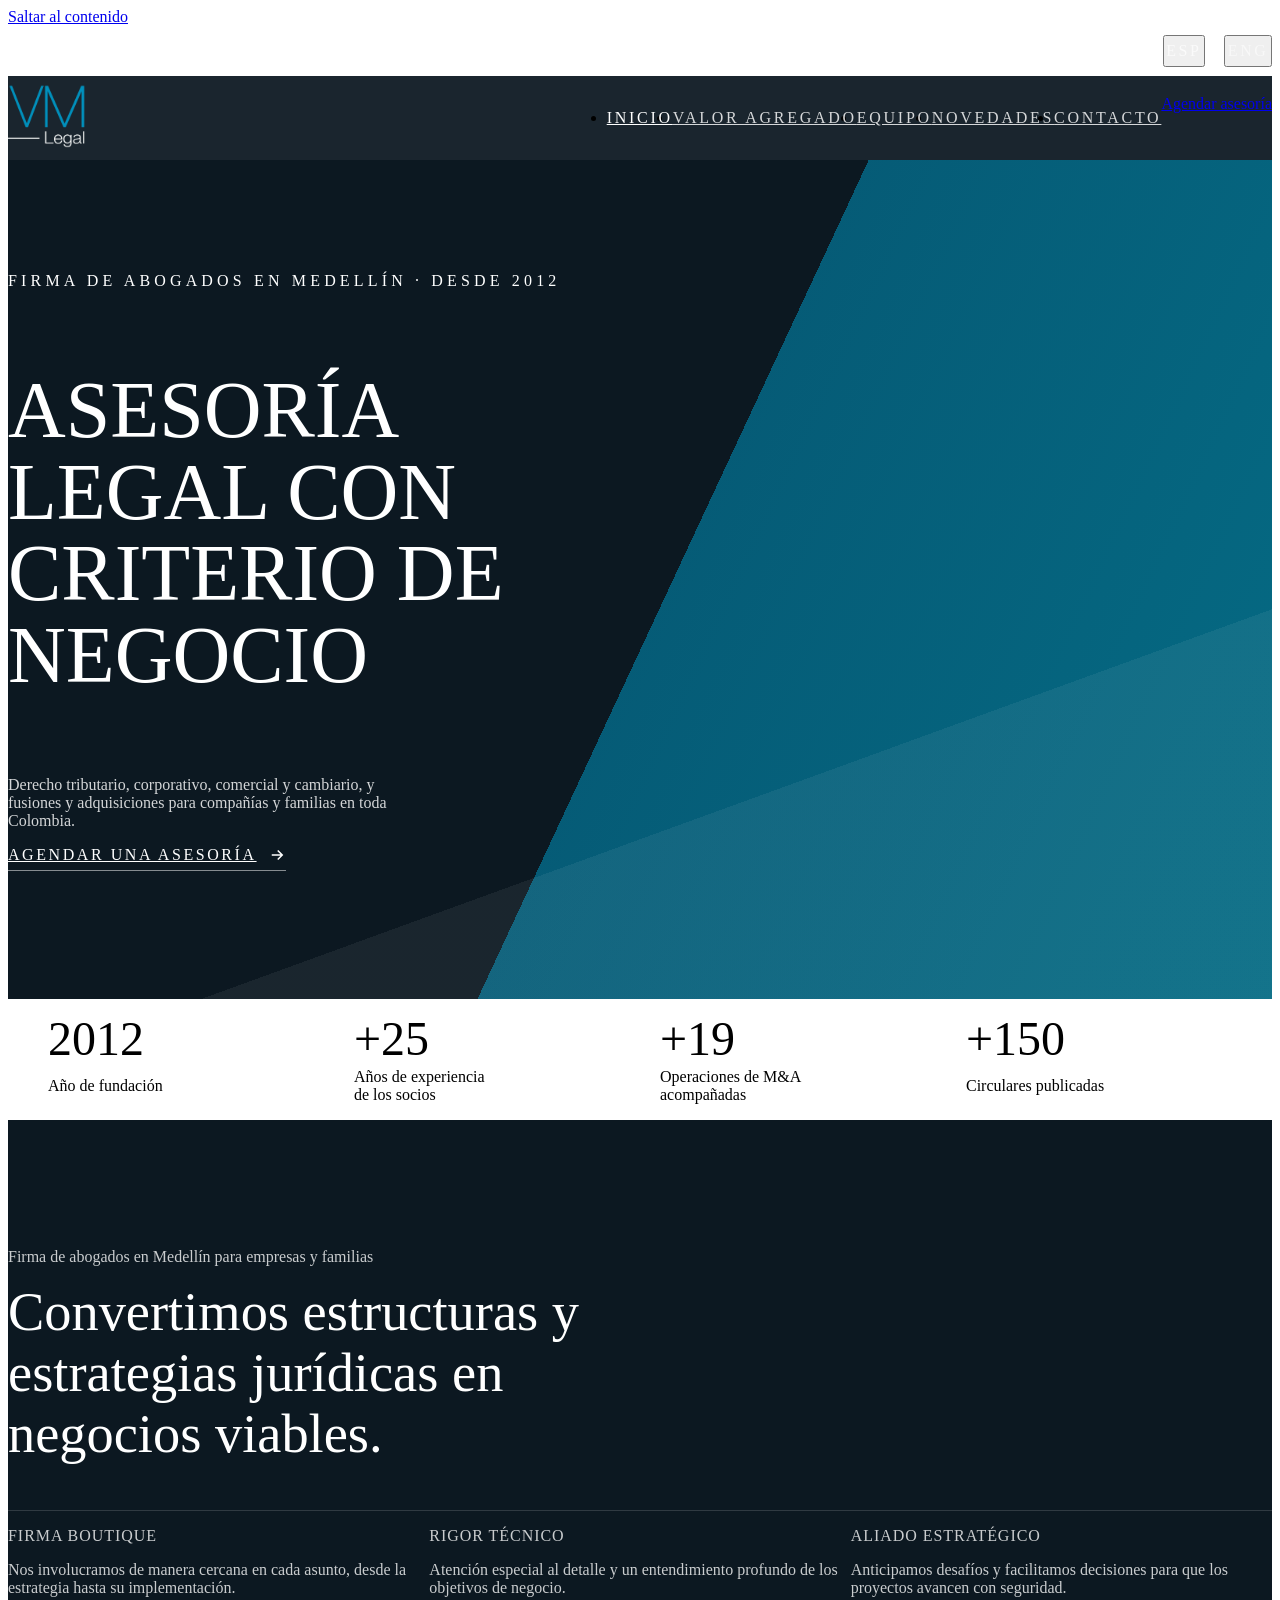
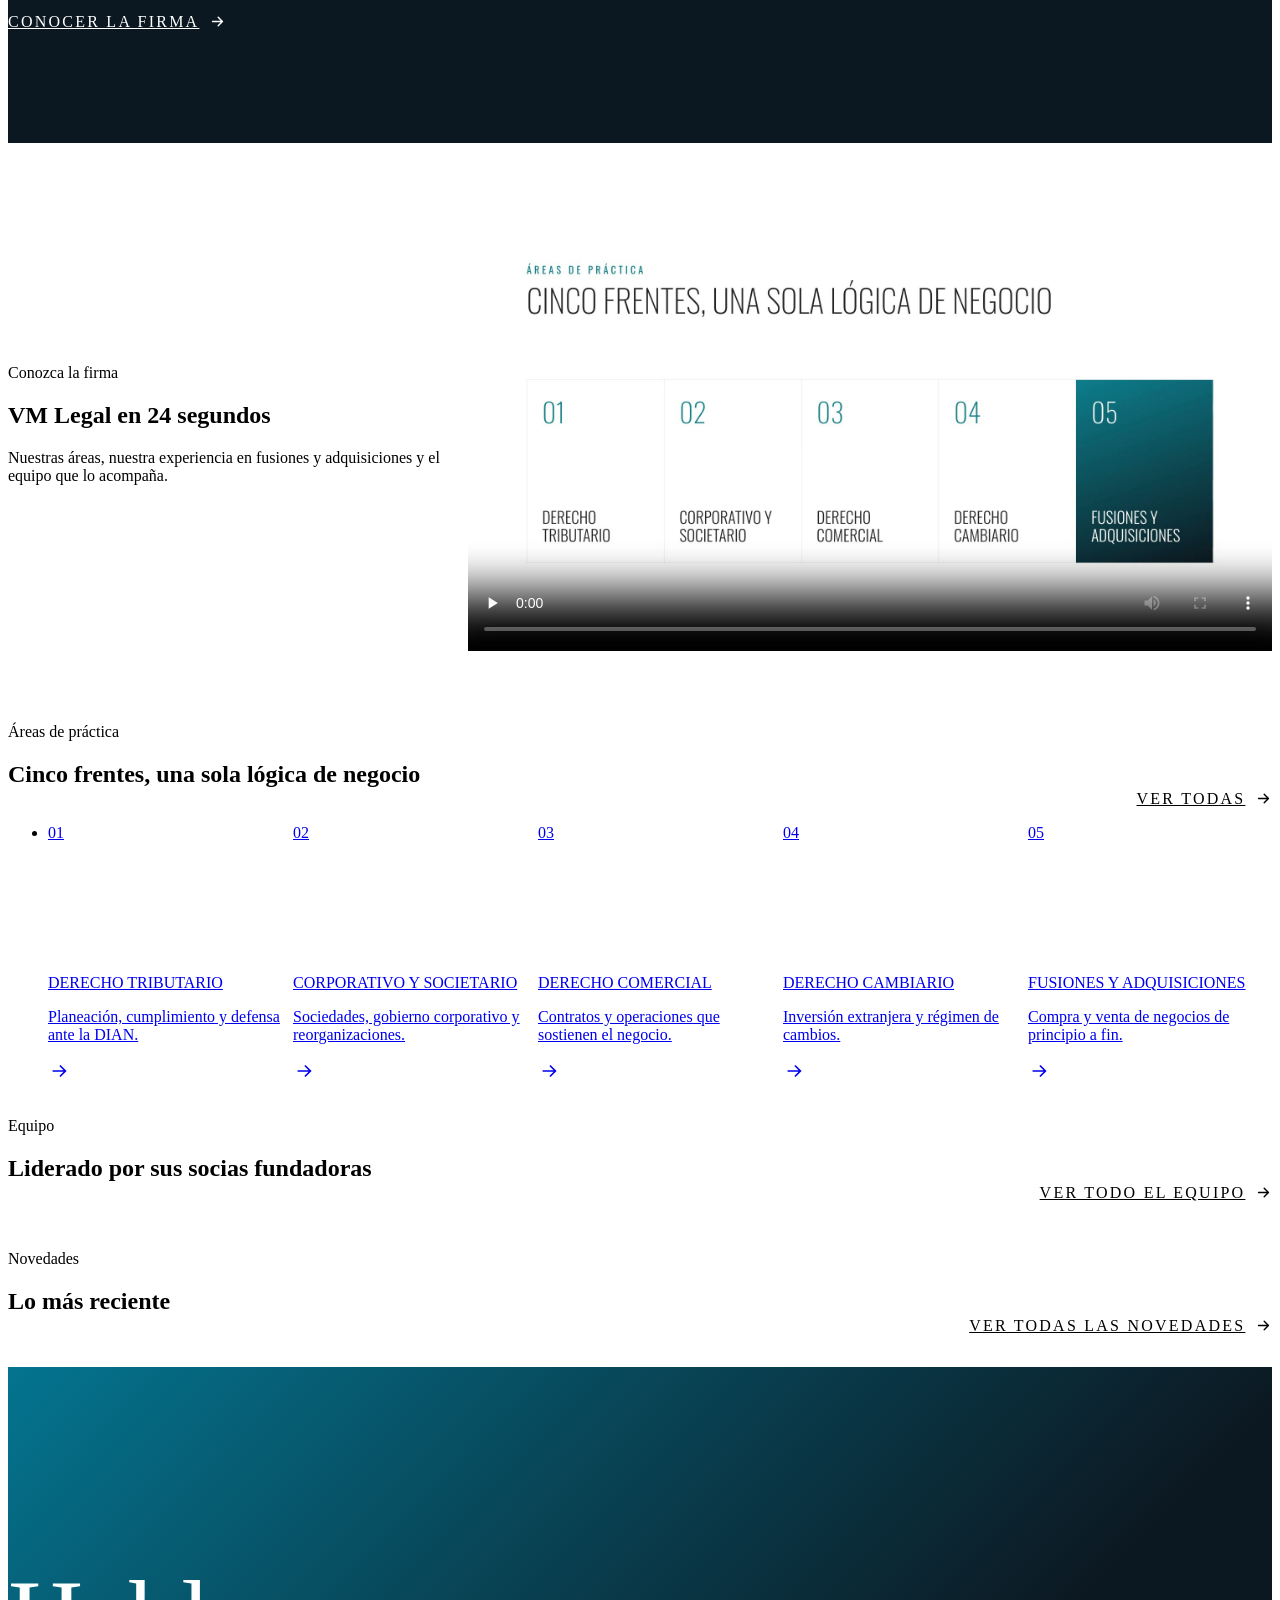
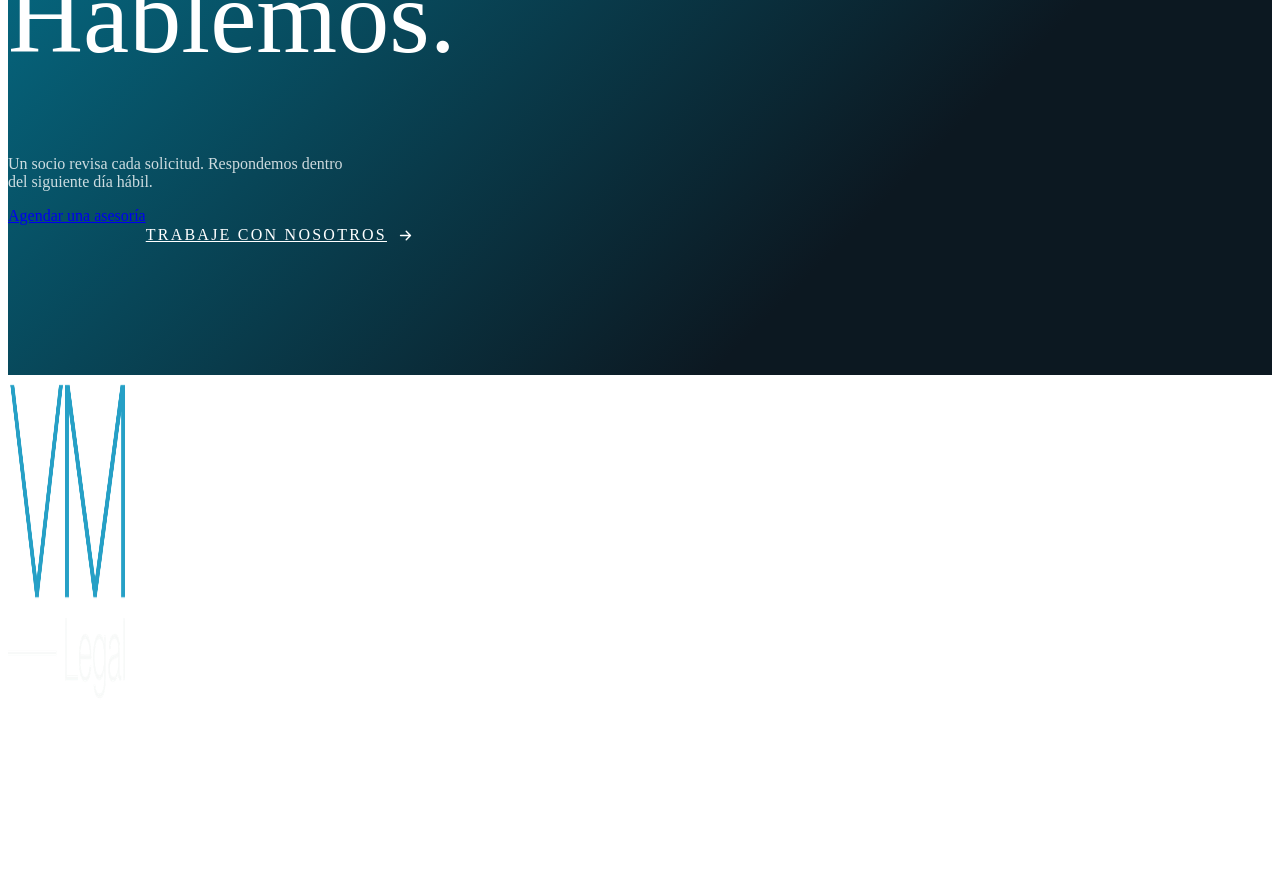
==== commit 5f5feed9: "Logo blanco con fondo transparente en cabecera oscura; retratos de las socias mejorados con IA Retra" ====
--- a/index.html
+++ b/index.html
@@ -87,7 +87,7 @@
   <div class="wrap site-header__inner">
 
     <a class="logo" href="index.html" aria-label="VM Legal — inicio">
-      <img alt="VM Legal · Villegas Melo Legal" width="400" height="331" src="assets/img/logo.png">
+      <img alt="VM Legal · Villegas Melo Legal" width="400" height="329" src="assets/img/logo-blanco.png">
     </a>
 
     <nav class="nav" id="nav" aria-label="Navegación principal">
@@ -288,7 +288,7 @@
 <footer class="site-footer">
   <div class="wrap site-footer__top">
     <div class="site-footer__brand">
-      <img alt="VM Legal" width="440" height="252" src="assets/img/logo-blanco.png" loading="lazy">
+      <img alt="VM Legal" width="400" height="329" src="assets/img/logo-blanco.png" loading="lazy">
       <p>Firma de abogados en Medellín, Colombia, fundada en 2012. Bufete especializado en derecho tributario, comercial, corporativo y cambiario, y fusiones y adquisiciones.</p>
     </div>
 
--- a/assets/css/sitio.css
+++ b/assets/css/sitio.css
@@ -1122,3 +1122,15 @@
 @media (min-width: 960px) { .film__inner { grid-template-columns: .8fr 1.4fr; align-items: center; gap: var(--sp-8); } }
 .film__player { border-radius: var(--radius-lg); overflow: hidden; box-shadow: var(--shadow-lg); background: #0c1821; }
 .film__player video { display: block; width: 100%; height: auto; aspect-ratio: 16 / 9; }
+
+/* ---------- Cabecera oscura con el logo blanco (fondo transparente) ---------- */
+.site-header { border-bottom-color: rgba(255,255,255,.08); }
+.site-header::before { background: rgba(12,24,33,.94); }
+.site-header .burger span { background: #fff; }
+.site-header .burger[aria-expanded="true"] span { background: var(--vm-ink); }   /* sobre el cajón blanco */
+@media (min-width: 1024px) {
+  .site-header .nav__link { color: rgba(255,255,255,.82); }
+  .site-header .nav__link:hover, .site-header .nav__link.is-current { color: #fff; }
+  .site-header .nav__link::after { background: var(--vm-teal-on-dark); }
+}
+.site-footer__brand img { width: 120px; }
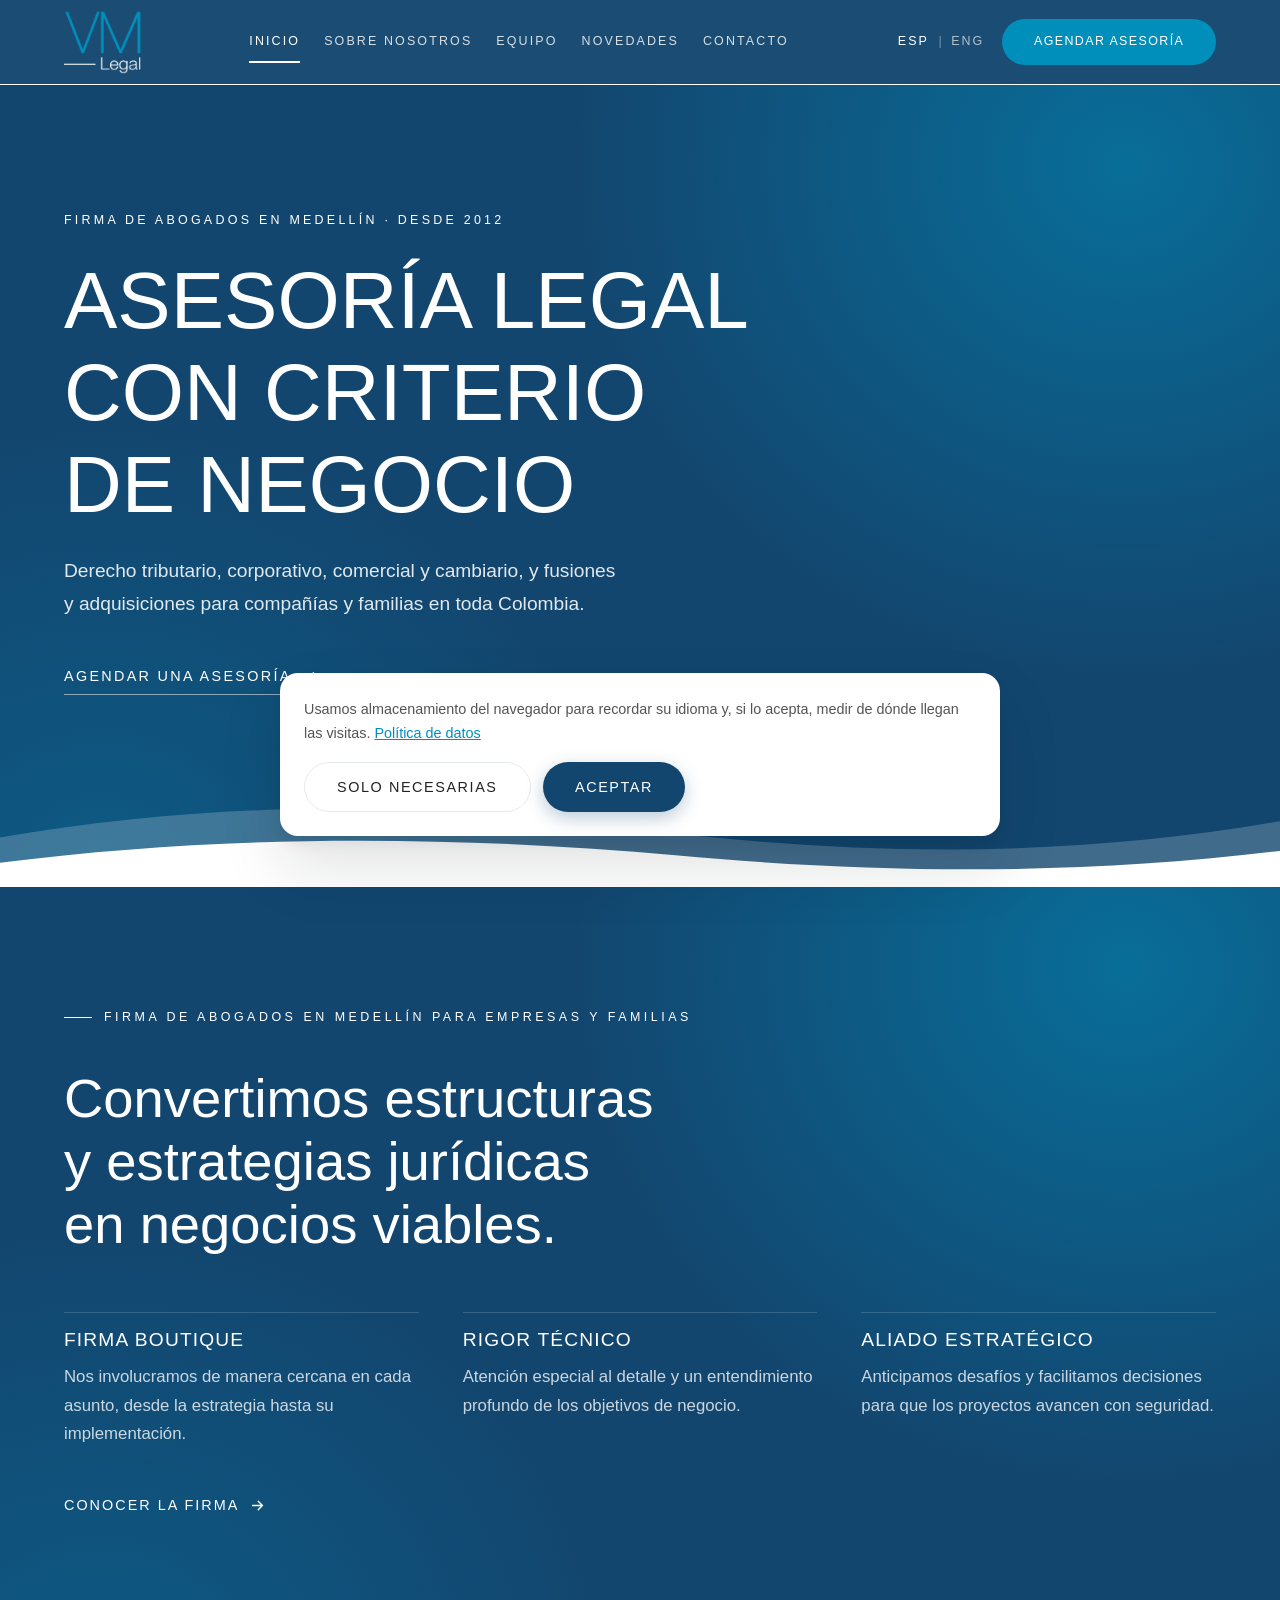
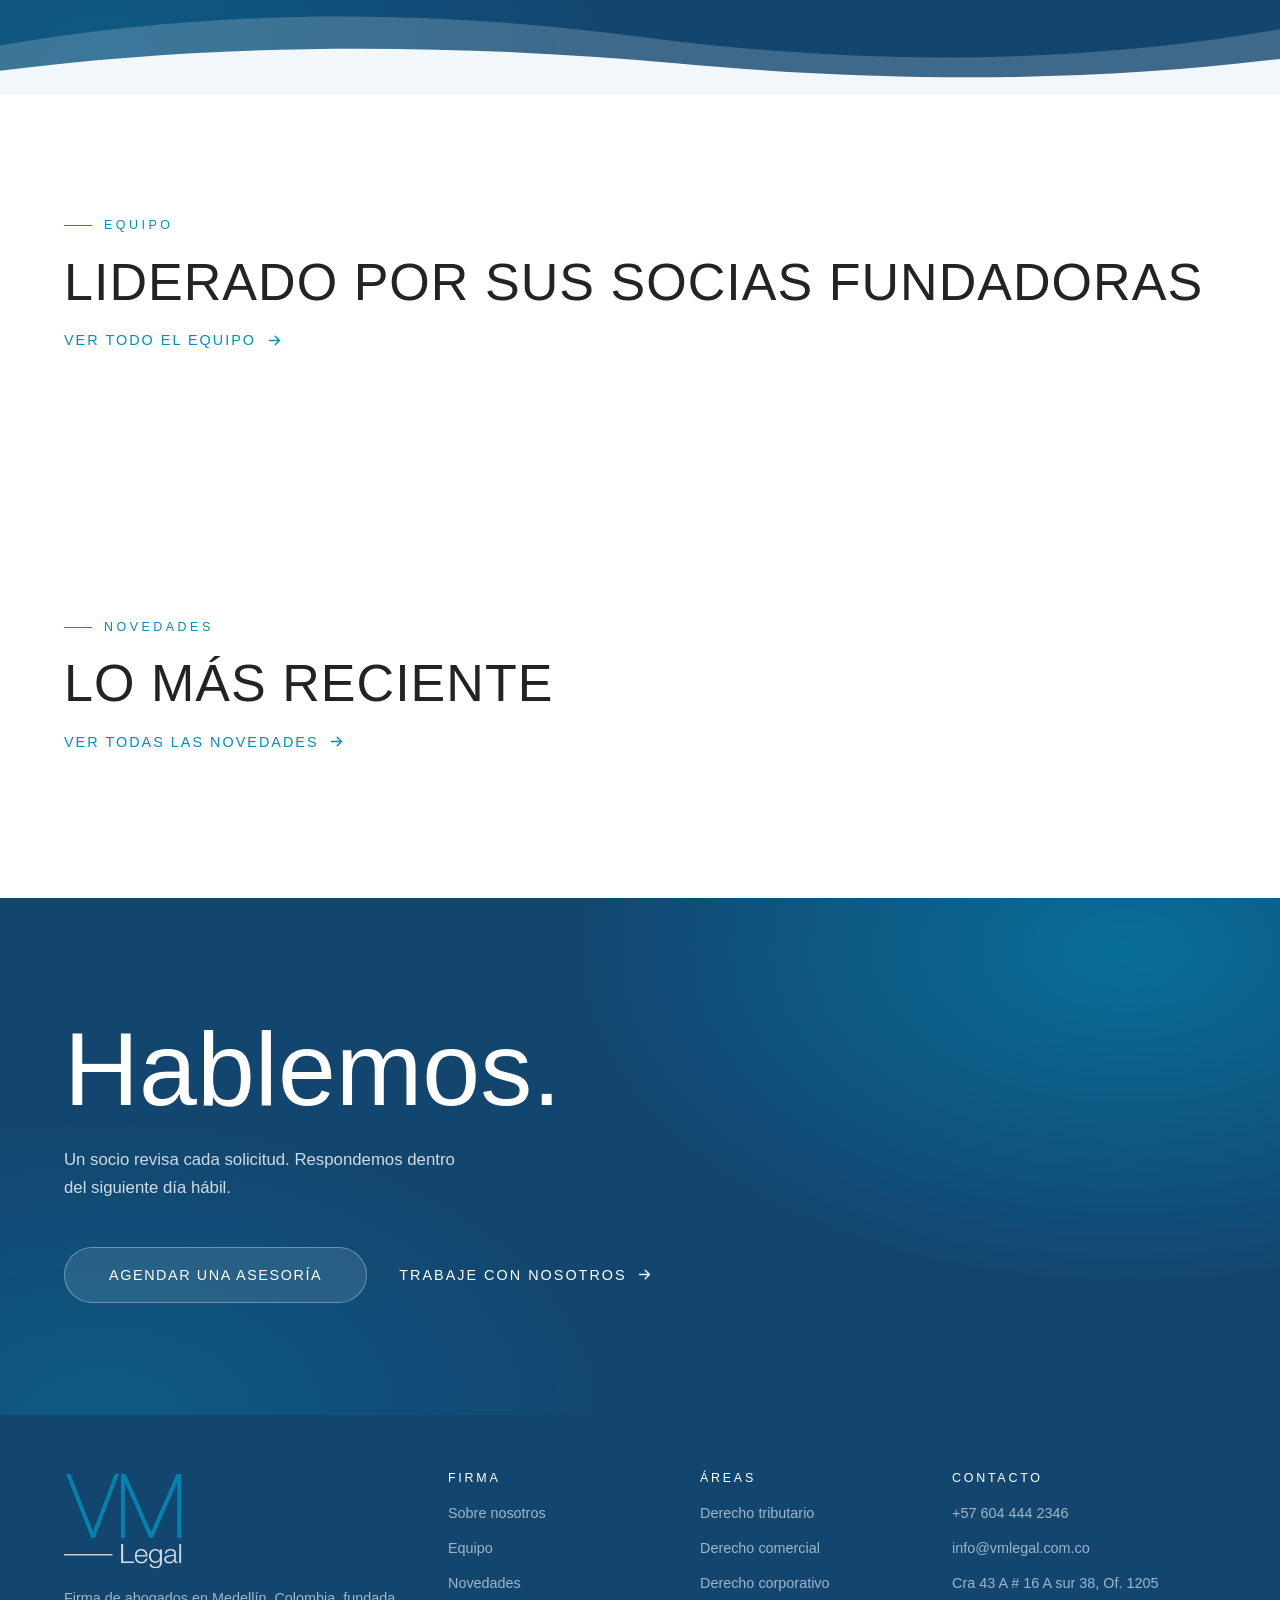
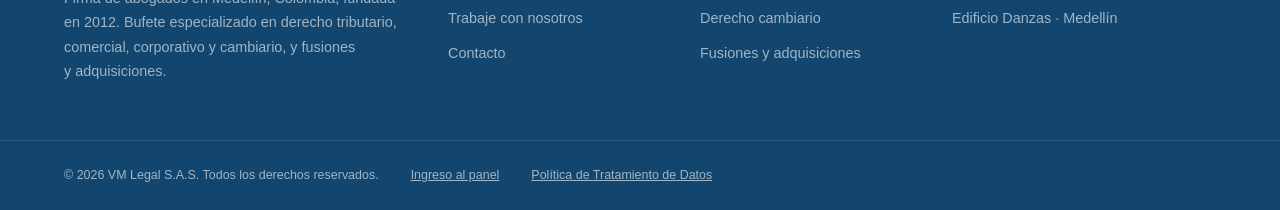
==== commit b4d82895: "Rediseño: azul más claro, hero único, tarjetas fijas, ondas y submenús Co-Authored-By: Claude Opus 5" ====
--- a/index.html
+++ b/index.html
@@ -2,8 +2,9 @@
 <html lang="es">
 <head>
 <meta charset="UTF-8">
+<script>if(location.protocol==="http:"&&/vmlegal\.com\.co$/.test(location.hostname))location.replace("https://www.vmlegal.com.co"+location.pathname+location.search+location.hash)</script>
 <meta name="viewport" content="width=device-width, initial-scale=1">
-<meta name="theme-color" content="#0093BD">
+<meta name="theme-color" content="#12466F">
 <title>Firma de abogados en Medellín, Colombia | VM Legal</title>
 <meta name="description" content="Firma de abogados en Medellín, Colombia, desde 2012. Bufete especializado en derecho tributario, corporativo, comercial, cambiario y fusiones y adquisiciones.">
 <link rel="canonical" href="https://www.vmlegal.com.co/">
@@ -12,7 +13,9 @@
 <meta property="og:site_name" content="VM Legal">
 <meta property="og:title" content="Firma de abogados en Medellín, Colombia | VM Legal">
 <meta property="og:description" content="Firma de abogados en Medellín, Colombia, desde 2012. Bufete especializado en derecho tributario, corporativo, comercial, cambiario y fusiones y adquisiciones.">
-<meta property="og:image" content="https://www.vmlegal.com.co/assets/img/logo-og.png">
+<meta property="og:image" content="https://www.vmlegal.com.co/assets/img/og-vmlegal.jpg">
+<meta property="og:image:width" content="1200">
+<meta property="og:image:height" content="630">
 <meta property="og:url" content="https://www.vmlegal.com.co/">
 <meta property="og:locale" content="es_CO">
 <meta name="twitter:card" content="summary_large_image">
@@ -66,22 +69,6 @@
 <body class="sitio">
 <a class="skip-link" href="#contenido">Saltar al contenido</a>
 
-<!-- ======================  BARRA DE UTILIDADES  ====================== -->
-<div class="topbar">
-  <div class="wrap topbar__inner">
-    <ul class="topbar__contact">
-      <li><a href="tel:+576044442346"><svg viewBox="0 0 24 24" aria-hidden="true"><path d="M22 16.9v3a2 2 0 0 1-2.2 2 19.8 19.8 0 0 1-8.6-3.1 19.5 19.5 0 0 1-6-6A19.8 19.8 0 0 1 2.1 4.2 2 2 0 0 1 4.1 2h3a2 2 0 0 1 2 1.7c.1 1 .4 1.9.7 2.8a2 2 0 0 1-.5 2.1L8.1 9.9a16 16 0 0 0 6 6l1.3-1.3a2 2 0 0 1 2.1-.4c.9.3 1.8.6 2.8.7a2 2 0 0 1 1.7 2Z"/></svg>+57 604 444 2346</a></li>
-      <li><a href="mailto:info@vmlegal.com.co"><svg viewBox="0 0 24 24" aria-hidden="true"><rect x="2" y="4" width="20" height="16" rx="3"/><path d="m3 7.5 8.2 5.4a1.5 1.5 0 0 0 1.6 0L21 7.5"/></svg>info@vmlegal.com.co</a></li>
-      <li class="topbar__addr"><svg viewBox="0 0 24 24" aria-hidden="true"><path d="M20 10c0 6-8 12-8 12S4 16 4 10a8 8 0 0 1 16 0Z"/><circle cx="12" cy="10" r="3"/></svg>Medellín, Colombia</li>
-    </ul>
-    <div class="topbar__lang" role="group" aria-label="Idioma del sitio">
-      <button type="button" class="is-active" aria-pressed="true" lang="es">ESP</button>
-      <span aria-hidden="true">|</span>
-      <button type="button" aria-pressed="false" lang="en">ENG</button>
-    </div>
-  </div>
-</div>
-
 <!-- ======================  CABECERA  ====================== -->
 <header class="site-header" id="siteHeader">
   <div class="wrap site-header__inner">
@@ -93,8 +80,8 @@
     <nav class="nav" id="nav" aria-label="Navegación principal">
       <ul class="nav__list">
         <li><a href="index.html" class="nav__link">Inicio</a></li>
-                <li><a href="valor-agregado.html" class="nav__link">Valor agregado</a></li>
-        <li><a href="equipo.html" class="nav__link">Equipo</a></li>
+                <li class="nav__item"><a href="valor-agregado.html" class="nav__link">Sobre nosotros</a><ul class="nav__sub"><li><a href="valor-agregado.html#diferencia">Qué nos diferencia</a></li><li><a href="valor-agregado.html#valor">Nuestro valor agregado</a></li><li><a href="valor-agregado.html#valores">Nuestros valores</a></li><li><a href="valor-agregado.html#dealsSection">Experiencia destacada</a></li><li><a href="valor-agregado.html#areas">Áreas de práctica</a></li></ul></li>
+        <li class="nav__item"><a href="equipo.html" class="nav__link">Equipo</a><ul class="nav__sub"><li><a href="equipo.html#socias">Socias fundadoras</a></li><li><a href="equipo.html#litigio">Procedimiento y litigio</a></li><li><a href="equipo.html#cambiario">Derecho cambiario</a></li><li><a href="equipo.html#fusiones">Fusiones y adquisiciones</a></li><li><a href="equipo.html#consultoria">Consultoría</a></li><li><a href="equipo.html#estudiantes">Estudiantes</a></li></ul></li>
         <li><a href="novedades.html" class="nav__link">Novedades</a></li>
         <li><a href="contacto.html" class="nav__link">Contacto</a></li>
       </ul>
@@ -105,6 +92,12 @@
       </div>
     </nav>
 
+    <div class="lang" role="group" aria-label="Idioma del sitio">
+      <button type="button" class="is-active" aria-pressed="true" lang="es">ESP</button>
+      <span aria-hidden="true">|</span>
+      <button type="button" aria-pressed="false" lang="en">ENG</button>
+    </div>
+
     <a class="btn btn--primary site-header__cta" href="contacto.html">Agendar asesoría</a>
 
     <button class="burger" id="burger" type="button"
@@ -119,39 +112,22 @@
 
 <main id="contenido">
 
-<!-- Portada deslizante: las diapositivas se editan en el panel (Portada).
-     Esta primera queda escrita aquí para buscadores y por si no carga el JS. -->
-<section class="hero" aria-roledescription="carrusel" aria-label="Destacados">
-  <div class="hero__slides" id="heroSlides">
-    <article class="slide slide--1 is-active" aria-roledescription="diapositiva">
-      <div class="wrap slide__inner">
-        <p class="slide__kicker">Firma de abogados en Medellín · Desde 2012</p>
-        <h1 class="slide__title">Asesoría legal con criterio de negocio</h1>
-        <p class="slide__text">Derecho tributario, corporativo, comercial y cambiario, y fusiones y adquisiciones para compañías y familias en toda Colombia.</p>
-        <a class="slide__cta" href="contacto.html">Agendar una asesoría <svg viewBox="0 0 24 24" aria-hidden="true"><path d="M5 12h14M13 6l6 6-6 6"/></svg></a>
-      </div>
-    </article>
-  </div>
-  <div class="wrap hero__nav">
-    <div class="hero__dots" id="heroDots"></div>
-    <div class="hero__arrows">
-      <button type="button" class="hero__arrow" data-dir="-1" aria-label="Diapositiva anterior"><svg viewBox="0 0 24 24" aria-hidden="true"><path d="M15 18l-6-6 6-6"/></svg></button>
-      <button type="button" class="hero__arrow" data-dir="1" aria-label="Diapositiva siguiente"><svg viewBox="0 0 24 24" aria-hidden="true"><path d="M9 6l6 6-6 6"/></svg></button>
-    </div>
-  </div>
-</section>
-
-<section class="figures">
-  <ul class="wrap figures__list">
-    <li><b>2012</b><span>Año de fundación</span></li>
-    <li><b>+25</b><span>Años de experiencia de los socios</span></li>
-    <li><b>+19</b><span>Operaciones de M&amp;A acompañadas</span></li>
-    <li><b>+150</b><span>Circulares publicadas</span></li>
-    <li id="markClients" hidden><b></b><span>Clientes</span></li>
-  </ul>
-</section>
-
-<section class="statement">
+<!-- Portada: la primera entrada del panel (Portada) es el hero; las demás, las
+     tarjetas de abajo. Este texto queda escrito para buscadores y por si no carga el JS. -->
+<section class="hero ola" aria-label="Presentación">
+  <div class="wrap hero__inner" id="heroBox">
+    <p class="hero__kicker">Firma de abogados en Medellín · Desde 2012</p>
+    <h1 class="hero__title">Asesoría legal con criterio de negocio</h1>
+    <p class="hero__text">Derecho tributario, corporativo, comercial y cambiario, y fusiones y adquisiciones para compañías y familias en toda Colombia.</p>
+    <a class="hero__cta" href="contacto.html">Agendar una asesoría <svg viewBox="0 0 24 24" aria-hidden="true"><path d="M5 12h14M13 6l6 6-6 6"/></svg></a>
+  </div>
+</section>
+
+<section class="section section--tight" id="quickSection" hidden>
+  <ul class="wrap quick" id="heroCards"></ul>
+</section>
+
+<section class="statement ola">
   <div class="wrap statement__inner reveal">
     <p class="eyebrow eyebrow--light">Firma de abogados en Medellín para empresas y familias</p>
     <h2 class="statement__title">Convertimos estructuras y estrategias jurídicas en <em>negocios viables.</em></h2>
@@ -173,42 +149,6 @@
   </div>
 </section>
 
-<section class="section section--tight film">
-  <div class="wrap film__inner reveal">
-    <div class="film__text">
-      <p class="eyebrow">Conozca la firma</p>
-      <h2 class="section-title">VM Legal en 24 segundos</h2>
-      <p class="section-lead">Nuestras áreas, nuestra experiencia en fusiones y adquisiciones y el equipo que lo acompaña.</p>
-    </div>
-    <div class="film__player">
-      <!-- preload="none": el video (2,8 MB) solo se descarga al darle play. -->
-      <video controls playsinline preload="none" poster="assets/video/vmlegal-sitio.jpg" width="1920" height="1080">
-        <source src="assets/video/vmlegal-sitio.mp4" type="video/mp4">
-        <a href="assets/video/vmlegal-sitio.mp4">Ver el video</a>
-      </video>
-    </div>
-  </div>
-</section>
-
-<section class="section">
-  <div class="wrap">
-    <div class="reveal sec-head sec-head--row">
-      <div>
-        <p class="eyebrow">Áreas de práctica</p>
-        <h2 class="section-title">Cinco frentes, una sola lógica de negocio</h2>
-      </div>
-      <a class="link-arrow" href="valor-agregado.html#areas">Ver todas <svg viewBox="0 0 24 24" aria-hidden="true"><path d="M5 12h14M13 6l6 6-6 6"/></svg></a>
-    </div>
-    <ul class="atiles reveal">
-      <li><a class="atile" href="derecho-tributario.html"><span class="atile__num">01</span><h3>Derecho tributario</h3><p>Planeación, cumplimiento y defensa ante la DIAN.</p><span class="atile__go"><svg viewBox="0 0 24 24" aria-hidden="true"><path d="M5 12h14M13 6l6 6-6 6"/></svg></span></a></li>
-      <li><a class="atile" href="derecho-corporativo.html"><span class="atile__num">02</span><h3>Corporativo y societario</h3><p>Sociedades, gobierno corporativo y reorganizaciones.</p><span class="atile__go"><svg viewBox="0 0 24 24" aria-hidden="true"><path d="M5 12h14M13 6l6 6-6 6"/></svg></span></a></li>
-      <li><a class="atile" href="derecho-comercial.html"><span class="atile__num">03</span><h3>Derecho comercial</h3><p>Contratos y operaciones que sostienen el negocio.</p><span class="atile__go"><svg viewBox="0 0 24 24" aria-hidden="true"><path d="M5 12h14M13 6l6 6-6 6"/></svg></span></a></li>
-      <li><a class="atile" href="derecho-cambiario.html"><span class="atile__num">04</span><h3>Derecho cambiario</h3><p>Inversión extranjera y régimen de cambios.</p><span class="atile__go"><svg viewBox="0 0 24 24" aria-hidden="true"><path d="M5 12h14M13 6l6 6-6 6"/></svg></span></a></li>
-      <li><a class="atile" href="fusiones-y-adquisiciones.html"><span class="atile__num">05</span><h3>Fusiones y adquisiciones</h3><p>Compra y venta de negocios de principio a fin.</p><span class="atile__go"><svg viewBox="0 0 24 24" aria-hidden="true"><path d="M5 12h14M13 6l6 6-6 6"/></svg></span></a></li>
-    </ul>
-  </div>
-</section>
-
 <section class="section section--mist" id="dealsSection" hidden>
   <div class="wrap">
     <div class="reveal sec-head sec-head--row">
@@ -272,7 +212,7 @@
   </div>
 </section>
 
-<section class="closing">
+<section class="closing ola-suave">
   <div class="wrap closing__inner reveal">
     <h2>Hablemos.</h2>
     <p>Un socio revisa cada solicitud. Respondemos dentro del siguiente día hábil.</p>
@@ -295,7 +235,7 @@
     <nav class="site-footer__nav" aria-label="Navegación del pie">
       <h2>Firma</h2>
       <ul>
-        <li><a href="valor-agregado.html">Valor agregado</a></li>
+        <li><a href="valor-agregado.html">Sobre nosotros</a></li>
         <li><a href="equipo.html">Equipo</a></li>
         <li><a href="novedades.html">Novedades</a></li>
         <li><a href="trabaje-con-nosotros.html">Trabaje con nosotros</a></li>
@@ -333,7 +273,7 @@
   <div class="wrap site-footer__bottom">
     <p>© 2026 VM Legal S.A.S. Todos los derechos reservados.</p>
     <p><a href="admin/">Ingreso al panel</a></p>
-    <p><a href="#politica" id="politica">Política de Tratamiento de Datos</a></p>
+    <p><a href="politica-de-datos.html">Política de Tratamiento de Datos</a></p>
   </div>
 </footer>
 
--- a/assets/css/brand.css
+++ b/assets/css/brand.css
@@ -0,0 +1,246 @@
+/* ==========================================================================
+   VM LEGAL · Sistema de marca
+   Tokens extraídos del sitio oficial vmlegal.com.co (sin variación).
+   Logo: #008FBB (VM) · #727175 (Legal) — muestreados del logo vigente.
+   Principal: #12466F (azul) · Secundario: #008FBB (azul del logo)
+   Tipografía: Oswald (títulos) · Open Sans (texto) — las del sitio original.
+   ========================================================================== */
+
+:root {
+  /* --- Color de marca (exacto) --- */
+  --vm-navy:        #12466F;   /* color principal: fondos oscuros y botones */
+  --vm-teal:        #008FBB;   /* color secundario: el azul exacto del logo */
+  --vm-teal-deep:   var(--vm-teal);
+  --vm-gray:        #706F6F;   /* gris del logo ("Legal") */
+  --vm-ink:         #232323;
+  --vm-slate:       #545454;
+  --vm-mist:        #DFEAF3;
+
+  /* Un solo azul de texto: el del logo. Sobre fondo oscuro el texto va en blanco,
+     porque #008FBB no se lee sobre #12466F. Los botones llevan el azul principal
+     (blanco sobre #008FBB solo da 3.7:1). */
+  --vm-teal-text:    var(--vm-teal);
+  --vm-teal-solid:   var(--vm-navy);
+  --vm-teal-hover:   var(--vm-teal);
+  --vm-teal-on-dark: #FFFFFF;
+  --vm-muted:        #706F6F;  /* texto secundario — 5.0:1 (gris del logo) */
+  --vm-mist-soft:   #F2F7FB;
+  --vm-line:        #E4E9EE;
+  --vm-white:       #FFFFFF;
+
+  /* --- Superficies --- */
+  --surface:        #FFFFFF;
+  --surface-alt:    var(--vm-mist-soft);
+  --surface-dark:   var(--vm-navy);
+
+  /* Fondos azules: degradado suave y borde ondulado, sin cortes rectos. */
+  --ola-bg:
+    radial-gradient(60% 90% at 88% 10%, rgba(0,143,187,.55), transparent 72%),
+    radial-gradient(55% 80% at 8% 100%, rgba(0,143,187,.28), transparent 72%),
+    linear-gradient(var(--vm-navy), var(--vm-navy));
+  --ola-borde: url("data:image/svg+xml,%3Csvg xmlns='http://www.w3.org/2000/svg' viewBox='0 0 1440 120' preserveAspectRatio='none'%3E%3Cpath fill-opacity='.2' d='M0 52c240-50 480-50 720-12s480 40 720-10v90H0z'/%3E%3Cpath d='M0 86c260-40 520-36 760-10s460 26 680-6v50H0z'/%3E%3C/svg%3E");
+
+  /* --- Tipografía --- */
+  --font-display: "Oswald", "Helvetica Neue", Arial, sans-serif;
+  --font-body:    "Open Sans", -apple-system, BlinkMacSystemFont, "Segoe UI", Roboto, sans-serif;
+
+  /* Escala fluida (mobile-first, sin media queries) */
+  --fs-xs:   clamp(0.72rem, 0.70rem + 0.10vw, 0.78rem);
+  --fs-sm:   clamp(0.82rem, 0.79rem + 0.15vw, 0.90rem);
+  --fs-base: clamp(0.95rem, 0.91rem + 0.20vw, 1.05rem);
+  --fs-md:   clamp(1.05rem, 0.99rem + 0.30vw, 1.20rem);
+  --fs-lg:   clamp(1.25rem, 1.12rem + 0.65vw, 1.60rem);
+  --fs-xl:   clamp(1.55rem, 1.30rem + 1.25vw, 2.30rem);
+  --fs-2xl:  clamp(1.95rem, 1.50rem + 2.25vw, 3.25rem);
+  --fs-3xl:  clamp(2.35rem, 1.65rem + 3.50vw, 4.40rem);
+
+  /* --- Espaciado --- */
+  --sp-1: 0.25rem;  --sp-2: 0.5rem;   --sp-3: 0.75rem;  --sp-4: 1rem;
+  --sp-5: 1.5rem;   --sp-6: 2rem;     --sp-7: 2.75rem;  --sp-8: 3.5rem;
+  --sp-9: 5rem;     --sp-10: 7rem;
+  --section-y: clamp(3.5rem, 2rem + 7vw, 7rem);
+  --gutter:    clamp(1.15rem, 5vw, 7rem);   /* margen proporcional: el sitio usa toda la pantalla */
+  --maxw: none;
+
+  /* --- Interlineado: dos valores para todo el sitio --- */
+  --lh-title: 1.15;
+  --lh-body:  1.7;
+
+  /* --- Forma y profundidad --- */
+  --radius-sm: 8px;
+  --radius:    12px;
+  --radius-lg: 18px;
+  --radius-pill: 999px;
+  /* Sombras en dos capas: uno estrecho para el borde, otro amplio y difuso. */
+  --shadow-sm: 0 1px 2px rgba(16, 24, 32, .05), 0 4px 12px rgba(16, 24, 32, .05);
+  --shadow-md: 0 2px 6px rgba(16, 24, 32, .05), 0 14px 32px rgba(16, 24, 32, .08);
+  --shadow-lg: 0 6px 16px rgba(16, 24, 32, .07), 0 32px 64px rgba(16, 24, 32, .12);
+
+  /* --- Movimiento --- */
+  --ease: cubic-bezier(.22, .61, .36, 1);
+  --dur:  .35s;
+}
+
+/* ==========================  Reset moderno  ============================== */
+*, *::before, *::after { box-sizing: border-box; }
+* { margin: 0; }
+
+html {
+  -webkit-text-size-adjust: 100%;
+  scroll-behavior: smooth;
+  scroll-padding-top: 7rem;
+}
+
+body {
+  font-family: var(--font-body);
+  font-size: var(--fs-base);
+  line-height: var(--lh-body);
+  color: var(--vm-slate);
+  background: var(--surface);
+  -webkit-font-smoothing: antialiased;
+  -moz-osx-font-smoothing: grayscale;
+  text-rendering: optimizeLegibility;
+  overflow-x: hidden;
+}
+
+img, svg, video { display: block; max-width: 100%; height: auto; }
+/* <picture> es solo un contenedor de selección: no debe afectar al layout. */
+picture { display: contents; }
+input, button, textarea, select { font: inherit; color: inherit; }
+button { background: none; border: 0; cursor: pointer; }
+a { color: var(--vm-teal-text); text-decoration: none; }
+ul, ol { list-style: none; padding: 0; }
+
+h1, h2, h3, h4, h5 {
+  font-family: var(--font-display);
+  font-weight: 400;
+  line-height: var(--lh-title);
+  color: var(--vm-ink);
+  text-wrap: balance;
+}
+p { text-wrap: pretty; }
+
+:focus-visible {
+  outline: 3px solid var(--vm-teal);
+  outline-offset: 3px;
+  border-radius: 2px;
+}
+
+::selection { background: var(--vm-teal); color: #fff; }
+
+@media (prefers-reduced-motion: reduce) {
+  html { scroll-behavior: auto; }
+  *, *::before, *::after {
+    animation-duration: .01ms !important;
+    animation-iteration-count: 1 !important;
+    transition-duration: .01ms !important;
+  }
+}
+
+/* ==========================  Primitivas  ================================= */
+.wrap {
+  width: 100%;
+  max-width: var(--maxw);
+  margin-inline: auto;
+  padding-inline: var(--gutter);
+}
+.wrap--narrow { max-width: 820px; }
+
+.section { padding-block: var(--section-y); }
+
+.skip-link {
+  position: absolute; left: var(--sp-4); top: -100px; z-index: 999;
+  background: var(--vm-teal-solid); color: #fff;
+  padding: var(--sp-3) var(--sp-5); border-radius: var(--radius);
+  font-weight: 600; transition: top var(--dur) var(--ease);
+}
+.skip-link:focus { top: var(--sp-4); }
+
+/* Ojo de marca: etiqueta superior de sección */
+.eyebrow {
+  display: inline-flex; align-items: center; gap: var(--sp-3);
+  font-family: var(--font-display);
+  font-size: var(--fs-xs);
+  font-weight: 400;
+  letter-spacing: .28em;
+  text-transform: uppercase;
+  color: var(--vm-teal-text);
+  margin-bottom: var(--sp-4);
+}
+.eyebrow::before {
+  content: ""; width: 28px; height: 1px; background: var(--vm-teal); flex: none;
+}
+
+.section-title {
+  font-size: var(--fs-2xl);
+  letter-spacing: .02em;
+  text-transform: uppercase;
+  font-weight: 300;
+}
+.section-lead {
+  font-size: var(--fs-md);
+  color: var(--vm-slate);
+  max-width: 62ch;
+  margin-top: var(--sp-4);
+  font-weight: 300;
+}
+
+/* ==========================  Botones  ==================================== */
+.btn {
+  display: inline-flex; align-items: center; justify-content: center;
+  gap: var(--sp-3);
+  min-height: 52px;                 /* objetivo táctil cómodo en móvil */
+  padding: var(--sp-3) var(--sp-6);
+  font-family: var(--font-display);
+  font-size: var(--fs-sm);
+  font-weight: 400;
+  letter-spacing: .11em;
+  text-transform: uppercase;
+  border-radius: var(--radius-pill);
+  transition: background var(--dur) var(--ease), color var(--dur) var(--ease),
+              transform var(--dur) var(--ease), box-shadow var(--dur) var(--ease),
+              border-color var(--dur) var(--ease);
+  will-change: transform;
+}
+.btn:active { transform: translateY(1px); }
+
+.btn--primary {
+  background: var(--vm-teal-solid); color: #fff;
+  box-shadow: 0 6px 18px rgba(18, 70, 111, .28);
+}
+.btn--primary:hover { background: var(--vm-teal-hover); box-shadow: 0 10px 26px rgba(18, 70, 111, .36); }
+
+.btn--ghost {
+  background: transparent; color: var(--vm-ink);
+  border: 1px solid var(--vm-line);
+}
+.btn--ghost:hover { border-color: var(--vm-teal); color: var(--vm-teal-text); }
+
+.btn--light {
+  background: rgba(255,255,255,.1); color: #fff;
+  border: 1px solid rgba(255,255,255,.32);
+}
+.btn--light:hover { background: #fff; color: var(--vm-ink); border-color: #fff; }
+
+.btn--block { width: 100%; }
+
+/* ==========================  Logo lockup  ================================ */
+.logo { display: inline-flex; align-items: center; }
+.logo img { height: 42px; width: auto; }
+@media (min-width: 768px) { .logo img { height: 50px; } }
+
+/* ==========================  Revelado al hacer scroll  =================== */
+.reveal {
+  opacity: 0;
+  transform: translateY(20px);
+  transition: opacity .7s var(--ease), transform .7s var(--ease);
+}
+.reveal.is-visible { opacity: 1; transform: none; }
+@media (prefers-reduced-motion: reduce) {
+  .reveal { opacity: 1; transform: none; }
+}
+
+.sr-only {
+  position: absolute; width: 1px; height: 1px; padding: 0; margin: -1px;
+  overflow: hidden; clip: rect(0 0 0 0); white-space: nowrap; border: 0;
+}
--- a/assets/css/sitio.css
+++ b/assets/css/sitio.css
@@ -1,44 +1,6 @@
 /* ==========================================================================
    VM LEGAL · Sitio web — estilos (mobile-first)
    ========================================================================== */
-
-/* ==========================  Barra de utilidades  ======================== */
-.topbar {
-  display: none;
-  background: var(--vm-ink);
-  color: rgba(255,255,255,.7);
-  font-size: var(--fs-xs);
-}
-@media (min-width: 900px) { .topbar { display: block; } }
-
-.topbar__inner {
-  display: flex; align-items: center; justify-content: space-between;
-  gap: var(--sp-5); min-height: 40px;
-}
-.topbar__contact { display: flex; align-items: center; gap: var(--sp-5); }
-.topbar__contact li { display: flex; align-items: center; }
-.topbar__contact a, .topbar__addr {
-  display: inline-flex; align-items: center; gap: .45rem;
-  color: rgba(255,255,255,.7);
-  transition: color var(--dur) var(--ease);
-}
-.topbar__contact a:hover { color: #fff; }
-.topbar svg {
-  width: 14px; height: 14px; flex: none;
-  fill: none; stroke: var(--vm-teal); stroke-width: 1.6;
-  stroke-linecap: round; stroke-linejoin: round;
-}
-.topbar__lang { display: flex; align-items: center; gap: .5rem; }
-.topbar__lang button {
-  font-family: var(--font-display);
-  letter-spacing: .16em; font-size: var(--fs-xs);
-  color: rgba(255,255,255,.55);
-  padding: .3rem .1rem;
-  transition: color var(--dur) var(--ease);
-}
-.topbar__lang button:hover { color: #fff; }
-.topbar__lang button.is-active { color: var(--vm-teal-on-dark); }
-.topbar__lang span { color: rgba(255,255,255,.25); }
 
 /* ==========================  Cabecera  =================================== */
 .site-header {
@@ -88,6 +50,7 @@
   display: flex; flex-direction: column;
 }
 .nav.is-open { transform: none; }
+.nav:not(.is-open) { box-shadow: none; }
 
 .nav__list { display: flex; flex-direction: column; }
 .nav__link {
@@ -171,7 +134,7 @@
 .s-hero__bg {
   position: absolute; inset: 0;
   background:
-    radial-gradient(85% 60% at 88% 8%, rgba(0,147,189,.15) 0%, transparent 58%),
+    radial-gradient(85% 60% at 88% 8%, rgba(0,143,187,.15) 0%, transparent 58%),
     radial-gradient(60% 50% at 0% 100%, rgba(25,134,172,.09) 0%, transparent 60%);
   pointer-events: none;
 }
@@ -187,7 +150,7 @@
 .s-hero__title {
   font-size: var(--fs-3xl);
   font-weight: 200;
-  line-height: 1.04;
+  line-height: var(--lh-title);
   text-transform: uppercase;
   letter-spacing: -0.005em;
 }
@@ -248,119 +211,6 @@
 }
 .link-arrow:hover svg { transform: translateX(4px); }
 
-/* ==========================  Carrusel  =================================== */
-/* Desplazamiento nativo con scroll-snap: sin librerías, con inercia real en
-   el celular y navegable con el teclado. Las flechas y los puntos son un
-   apoyo, no el único camino. */
-.carousel { position: relative; }
-
-.carousel__track {
-  display: flex;
-  gap: var(--sp-4);
-  overflow-x: auto;
-  overscroll-behavior-x: contain;
-  scroll-snap-type: x mandatory;
-  -webkit-overflow-scrolling: touch;
-  scrollbar-width: none;
-  /* Sangrado a los bordes en móvil; alineado al contenedor en escritorio. */
-  padding-inline: max(var(--gutter), calc((100% - var(--maxw)) / 2 + var(--gutter)));
-  scroll-padding-inline-start: max(var(--gutter), calc((100% - var(--maxw)) / 2 + var(--gutter)));
-  padding-block: var(--sp-2) var(--sp-5);
-}
-.carousel__track::-webkit-scrollbar { display: none; }
-.carousel__track:focus-visible { outline: 3px solid var(--vm-teal); outline-offset: -3px; }
-
-.carousel__item {
-  flex: 0 0 min(84%, 340px);
-  scroll-snap-align: start;
-  display: flex;
-}
-.carousel__item > * { width: 100%; }
-
-@media (min-width: 760px)  { .carousel__item { flex-basis: min(46%, 380px); } }
-@media (min-width: 1100px) { .carousel__item { flex-basis: calc((var(--maxw) - 2 * var(--gutter) - 2 * var(--sp-4)) / 3); } }
-
-/* --- Controles ----------------------------------------------------------- */
-.carousel__controls {
-  display: flex; align-items: center; justify-content: center;
-  gap: var(--sp-4);
-  margin-top: var(--sp-2);
-}
-.carousel__dots { display: flex; gap: .4rem; }
-.carousel__dots i {
-  display: block; height: 4px; width: 16px; border-radius: 2px;
-  background: var(--vm-line);
-  transition: background var(--dur) var(--ease), width var(--dur) var(--ease);
-}
-.carousel__dots i.is-on { background: var(--vm-teal); width: 30px; }
-
-/* En móvil las flechas van superpuestas a los lados del track y centradas
-   en vertical: así quedan lejos del borde inferior, donde están fijos el
-   botón de WhatsApp y el de volver a la propuesta. El contenedor no recibe
-   toques; solo los botones. */
-.carousel__arrows {
-  position: absolute;
-  left: 0; right: 0; top: 0; bottom: 46px;
-  display: flex; align-items: center; justify-content: space-between;
-  padding-inline: 2px;
-  pointer-events: none;
-  z-index: 3;
-}
-.carousel__arrows .carousel__arrow {
-  pointer-events: auto;
-  width: 40px; height: 40px;
-  background: rgba(255, 255, 255, .94);
-  backdrop-filter: blur(8px);
-  -webkit-backdrop-filter: blur(8px);
-  box-shadow: var(--shadow-md);
-}
-.carousel__arrows .carousel__arrow svg { width: 17px; height: 17px; }
-
-@media (min-width: 860px) {
-  .carousel__controls { justify-content: space-between; }
-  .carousel__arrows {
-    position: static;
-    inset: auto;
-    padding-inline: 0;
-    gap: .5rem;
-    margin-left: auto;
-    pointer-events: auto;
-  }
-  .carousel__arrows .carousel__arrow {
-    width: 44px; height: 44px;
-    background: #fff;
-    backdrop-filter: none;
-    -webkit-backdrop-filter: none;
-    box-shadow: none;
-  }
-  .carousel__arrows .carousel__arrow svg { width: 19px; height: 19px; }
-}
-.carousel__arrow {
-  display: grid; place-items: center;
-  width: 44px; height: 44px;
-  border: 1px solid var(--vm-line);
-  border-radius: var(--radius-pill);
-  background: #fff;
-  color: var(--vm-ink);
-  transition: all var(--dur) var(--ease);
-}
-.carousel__arrow svg {
-  width: 19px; height: 19px;
-  fill: none; stroke: currentColor; stroke-width: 1.8;
-  stroke-linecap: round; stroke-linejoin: round;
-}
-.carousel__arrow:hover:not(:disabled) {
-  border-color: var(--vm-teal); color: var(--vm-teal-text);
-  box-shadow: var(--shadow-sm);
-}
-
-/* Deshabilitada: en móvil desaparece —es una capa sobre las tarjetas y un
-   círculo fantasma se leería como un error—; en escritorio se atenúa, que
-   ahí sí es la señal habitual. */
-.carousel__arrow:disabled { opacity: 0; pointer-events: none; }
-@media (min-width: 860px) {
-  .carousel__arrow:disabled { opacity: .3; pointer-events: auto; cursor: default; }
-}
 
 /* ==========================  Desplegable  ================================ */
 .disclose { margin-top: auto; padding-top: var(--sp-4); }
@@ -453,7 +303,7 @@
   letter-spacing: .06em;
   margin-bottom: var(--sp-4);
 }
-.member h3 { font-size: var(--fs-md); font-weight: 400; line-height: 1.25; }
+.member h3 { font-size: var(--fs-md); font-weight: 400; line-height: var(--lh-title); }
 .member__role {
   font-family: var(--font-display);
   font-size: var(--fs-xs); letter-spacing: .18em; text-transform: uppercase;
@@ -500,17 +350,10 @@
 }
 .filters__search input:focus {
   outline: none; border-color: var(--vm-teal);
-  box-shadow: 0 0 0 3px rgba(0,147,189,.16);
-}
-
-.filters__chips {
-  display: flex; gap: .5rem; flex-wrap: nowrap;
-  overflow-x: auto; -webkit-overflow-scrolling: touch;
-  padding-bottom: 4px;
-  scrollbar-width: none;
-}
-.filters__chips::-webkit-scrollbar { display: none; }
-@media (min-width: 860px) { .filters__chips { flex-wrap: wrap; justify-content: flex-end; overflow: visible; } }
+  box-shadow: 0 0 0 3px rgba(0,143,187,.16);
+}
+
+.filters__chips { display: flex; gap: .5rem; flex-wrap: wrap; }
 
 .chip {
   flex: none;
@@ -562,14 +405,14 @@
   padding: .26rem .6rem; border-radius: 3px;
   border: 1px solid;
 }
-.tag--tributario { color: #04748f; background: rgba(0,147,189,.10);  border-color: rgba(0,147,189,.28); }
+.tag--tributario { color: var(--vm-teal); background: rgba(0,143,187,.10);  border-color: rgba(0,143,187,.28); }
 .tag--societario { color: #235f7a; background: rgba(35,95,122,.10);  border-color: rgba(35,95,122,.28); }
 .tag--cambiario { color: #3f6f86; background: rgba(63,111,134,.10); border-color: rgba(63,111,134,.28); }
 .tag--comercial { color: #2d6a6a; background: rgba(45,106,106,.10); border-color: rgba(45,106,106,.28); }
 .tag--aduanero { color: #5c5b5b; background: rgba(112,111,111,.12);border-color: rgba(112,111,111,.30); }
 
 .circular h3 {
-  font-size: var(--fs-md); font-weight: 400; line-height: 1.3;
+  font-size: var(--fs-md); font-weight: 400; line-height: var(--lh-title);
   margin-bottom: var(--sp-3);
 }
 .circular p { font-size: var(--fs-sm); font-weight: 300; color: var(--vm-muted); }
@@ -667,7 +510,7 @@
   font-size: var(--fs-sm);
   transition: border-color var(--dur) var(--ease), box-shadow var(--dur) var(--ease);
 }
-.field textarea { min-height: 116px; resize: vertical; line-height: 1.6; }
+.field textarea { min-height: 116px; resize: vertical; line-height: var(--lh-body); }
 .field select { appearance: none; cursor: pointer;
   background-image: url("data:image/svg+xml,%3Csvg xmlns='http://www.w3.org/2000/svg' viewBox='0 0 24 24' fill='none' stroke='%237B7B7B' stroke-width='2' stroke-linecap='round'%3E%3Cpath d='m6 9 6 6 6-6'/%3E%3C/svg%3E");
   background-repeat: no-repeat; background-position: right 14px center; background-size: 16px;
@@ -675,7 +518,7 @@
 }
 .field input:focus, .field select:focus, .field textarea:focus {
   outline: none; border-color: var(--vm-teal);
-  box-shadow: 0 0 0 3px rgba(0,147,189,.16);
+  box-shadow: 0 0 0 3px rgba(0,143,187,.16);
 }
 .field input.is-invalid, .field textarea.is-invalid { border-color: #c0392b; }
 .field__error { font-size: var(--fs-xs); color: #c0392b; min-height: 0; }
@@ -730,7 +573,7 @@
 .site-footer__bottom a { color: rgba(255,255,255,.6); text-decoration: underline; }
 .site-footer__bottom a:hover { color: var(--vm-teal-on-dark); }
 @media (min-width: 720px) {
-  .site-footer__bottom { flex-direction: row; justify-content: space-between; text-align: left; }
+  .site-footer__bottom { flex-direction: row; flex-wrap: wrap; gap: var(--sp-6); text-align: left; }
 }
 
 /* ==========================  Páginas internas  ========================== */
@@ -740,13 +583,13 @@
   position: relative; overflow: hidden;
   padding-block: clamp(3rem, 2rem + 6vw, 6rem) clamp(2.5rem, 1.5rem + 4vw, 4.5rem);
   background:
-    radial-gradient(70% 80% at 92% 0%, rgba(0,147,189,.14) 0%, transparent 60%),
+    radial-gradient(70% 80% at 92% 0%, rgba(0,143,187,.14) 0%, transparent 60%),
     linear-gradient(180deg, var(--vm-mist-soft) 0%, #fff 100%);
   border-bottom: 1px solid var(--vm-line);
 }
 .p-hero__title {
   margin-top: var(--sp-4);
-  font-size: var(--fs-3xl); font-weight: 200; line-height: 1.05;
+  font-size: var(--fs-3xl); font-weight: 200; line-height: var(--lh-title);
   text-transform: uppercase;
 }
 .p-hero__lead { margin-top: var(--sp-5); max-width: 56ch; font-size: var(--fs-md); font-weight: 300; }
@@ -757,13 +600,11 @@
   display: grid; gap: var(--sp-5);
   padding-block: clamp(3rem, 2rem + 4vw, 4.5rem);
 }
-@media (min-width: 860px) { .cta-band__inner { grid-template-columns: 1fr auto; align-items: center; gap: var(--sp-8); } }
 .cta-band h2 { font-size: var(--fs-xl); font-weight: 300; text-transform: uppercase; color: #fff; }
 .cta-band p { margin-top: var(--sp-3); color: rgba(255,255,255,.7); font-weight: 300; max-width: 52ch; }
 
 .sec-head--row { display: grid; gap: var(--sp-4); }
-@media (min-width: 760px) { .sec-head--row { grid-template-columns: 1fr auto; align-items: end; } }
-.sec-head--row .link-arrow { margin-top: 0; }
+.sec-head--row .link-arrow { margin-top: 0; justify-self: start; }
 
 /* ==========================  Inicio  ==================================== */
 .hub { display: grid; gap: var(--sp-4); }
@@ -798,12 +639,10 @@
 @media (min-width: 760px)  { .values { grid-template-columns: repeat(2, 1fr); } }
 @media (min-width: 1100px) { .values { grid-template-columns: repeat(4, 1fr); } }
 .values li { padding: var(--sp-6) var(--sp-5); background: #fff; border-radius: var(--radius-lg); border-top: 3px solid var(--vm-teal); box-shadow: var(--shadow-sm); }
-.values__num { font-family: var(--font-display); font-size: var(--fs-2xl); font-weight: 200; color: var(--vm-teal); line-height: 1; }
 .values h3 { margin-top: var(--sp-4); font-size: var(--fs-md); font-weight: 400; text-transform: uppercase; letter-spacing: .03em; }
 .values p { margin-top: var(--sp-3); font-size: var(--fs-sm); font-weight: 300; color: var(--vm-muted); }
 
 .area--deep { height: 100%; }
-.area__num { font-family: var(--font-display); font-size: var(--fs-2xl); font-weight: 200; color: var(--vm-teal); line-height: 1; margin-bottom: var(--sp-4); }
 .area--deep > p { font-size: var(--fs-sm); font-weight: 300; }
 .area__list { margin-top: var(--sp-5); border-top: 1px solid var(--vm-line); }
 .area__list li {
@@ -829,7 +668,7 @@
 .partner__initials { font-family: var(--font-display); font-size: 3rem; font-weight: 200; color: var(--vm-teal); }
 .partner__body { padding: 0 var(--sp-5) var(--sp-6); }
 @media (max-width: 859px) { .partners:not(.partners--compact) .partner__photo { margin-top: var(--sp-5); border-radius: var(--radius); overflow: hidden; } }
-.partner h3 { font-size: var(--fs-lg); font-weight: 400; line-height: 1.2; }
+.partner h3 { font-size: var(--fs-lg); font-weight: 400; line-height: var(--lh-title); }
 .partner__bio { margin-top: var(--sp-4); font-size: var(--fs-sm); font-weight: 300; }
 .partner__sum { font-size: var(--fs-sm); font-weight: 300; color: var(--vm-muted); }
 .partner .member__edu { margin-top: var(--sp-2); }
@@ -902,20 +741,16 @@
 .deals li span { color: var(--vm-muted); }
 
 /* Logos de clientes: fila que se desplaza sola (pausada si se pide menos movimiento). */
-.logos { overflow: hidden; margin-top: var(--sp-5); mask-image: linear-gradient(90deg, transparent, #000 8%, #000 92%, transparent); }
-.logos__track { display: flex; gap: var(--sp-8); width: max-content; animation: logos 40s linear infinite; }
-.logos:hover .logos__track { animation-play-state: paused; }
+.logos { margin-top: var(--sp-5); }
+.logos__track { display: flex; flex-wrap: wrap; gap: var(--sp-6) var(--sp-8); align-items: center; }
 .logos__track li { display: grid; place-items: center; height: 64px; }
-.logos__track img { max-height: 56px; max-width: 160px; width: auto; filter: grayscale(1); opacity: .75; transition: filter var(--dur), opacity var(--dur); }
-.logos__track li:hover img { filter: none; opacity: 1; }
-.logos__track span { font-family: var(--font-display); text-transform: uppercase; letter-spacing: .1em; color: var(--vm-muted); white-space: nowrap; }
-@keyframes logos { to { transform: translateX(-50%); } }
-@media (prefers-reduced-motion: reduce) { .logos__track { animation: none; flex-wrap: wrap; width: auto; } }
+.logos__track img { max-height: 56px; max-width: 160px; width: auto; }
+.logos__track span { font-family: var(--font-display); text-transform: uppercase; letter-spacing: .1em; color: var(--vm-muted); }
 
 .reviews { display: grid; gap: var(--sp-4); }
 @media (min-width: 860px) { .reviews { grid-template-columns: repeat(2, 1fr); } }
 .reviews li { padding: var(--sp-6); background: var(--vm-mist-soft); border-radius: var(--radius-lg); }
-.reviews blockquote p { font-size: var(--fs-md); font-weight: 300; line-height: 1.6; }
+.reviews blockquote p { font-size: var(--fs-md); font-weight: 300; line-height: var(--lh-body); }
 .reviews blockquote p::before { content: "“"; display: block; font-family: var(--font-display); font-size: 3rem; line-height: .6; color: var(--vm-teal); }
 .review__by { margin-top: var(--sp-4); font-size: var(--fs-sm); }
 .review__by span { display: block; color: var(--vm-muted); }
@@ -951,7 +786,7 @@
 /* ==========================  Aviso emergente  =========================== */
 .notice { margin: auto; width: min(520px, calc(100% - 2 * var(--gutter))); padding: var(--sp-7) var(--sp-6) var(--sp-6); border: 0; border-top: 4px solid var(--vm-teal); border-radius: var(--radius-lg); box-shadow: var(--shadow-lg); }
 .notice::backdrop { background: rgba(16,24,32,.55); }
-.notice h2 { font-size: var(--fs-xl); font-weight: 300; text-transform: uppercase; line-height: 1.15; margin-top: var(--sp-3); }
+.notice h2 { font-size: var(--fs-xl); font-weight: 300; text-transform: uppercase; line-height: var(--lh-title); margin-top: var(--sp-3); }
 .notice p { margin-top: var(--sp-3); font-weight: 300; }
 .notice .btn { margin-top: var(--sp-5); }
 .notice__close { position: absolute; top: 10px; right: 12px; width: 44px; height: 44px; font-size: 1.8rem; line-height: 1; color: var(--vm-muted); background: none; border: 0; cursor: pointer; }
@@ -970,77 +805,13 @@
    REDISEÑO 2026 · inicio con portada deslizante y secciones editoriales
    ===================================================================== */
 
-/* ---------- Portada ---------- */
-.hero { position: relative; color: #fff; background: #0c1821; overflow: hidden; }
-.hero__slides { position: relative; display: grid; min-height: clamp(520px, 78vh, 760px); }
-.slide {
-  grid-area: 1 / 1;
-  display: flex; align-items: center;
-  opacity: 0; visibility: hidden;
-  transition: opacity .9s var(--ease), visibility 0s .9s;
-  background-color: #0c1821; background-size: cover; background-position: center;
-  isolation: isolate;
-}
-.slide.is-active { opacity: 1; visibility: visible; transition: opacity .9s var(--ease); }
-/* Planos geométricos en el teal de la marca (sin foto). */
-.slide::before, .slide::after { content: ""; position: absolute; inset: 0; z-index: -1; pointer-events: none; }
-.slide--1::before { background: linear-gradient(115deg, transparent 52%, rgba(0,147,189,.55) 52%, rgba(4,116,143,.9) 100%); }
-.slide--1::after  { background: linear-gradient(160deg, transparent 70%, rgba(255,255,255,.06) 70%); }
-.slide--2 { background-color: #04546a; }
-.slide--2::before { background: linear-gradient(65deg, rgba(12,24,33,.85) 0 45%, transparent 45%), linear-gradient(115deg, transparent 60%, rgba(0,147,189,.5) 60%); }
-.slide--3::before { background: radial-gradient(70% 90% at 90% 20%, rgba(0,147,189,.45), transparent 60%); }
-.slide--3::after  { background: repeating-linear-gradient(115deg, transparent 0 46px, rgba(255,255,255,.035) 46px 47px); }
-.slide--4 { background-color: #10202b; }
-.slide--4::before { background: linear-gradient(135deg, transparent 58%, rgba(0,147,189,.35) 58% 72%, rgba(4,116,143,.75) 72%); }
-/* Con foto: velo oscuro a la izquierda para que el texto se lea siempre. */
-.slide--photo::before { background: linear-gradient(90deg, rgba(8,18,26,.88) 0%, rgba(8,18,26,.55) 55%, rgba(8,18,26,.15) 100%); }
-.slide--photo::after { content: none; }
-
-.slide__inner { padding-block: clamp(4rem, 3rem + 5vw, 6rem) clamp(6rem, 5rem + 4vw, 8rem); }
-.slide__kicker { font-family: var(--font-display); font-size: var(--fs-xs); letter-spacing: .26em; text-transform: uppercase; color: var(--vm-teal-on-dark); margin-bottom: var(--sp-5); }
-.slide__title { max-width: 15ch; font-size: clamp(2.4rem, 1.4rem + 4.6vw, 5rem); font-weight: 200; line-height: 1.02; text-transform: uppercase; color: #fff; }
-.slide__text { max-width: 48ch; margin-top: var(--sp-5); font-size: var(--fs-md); font-weight: 300; color: rgba(255,255,255,.82); }
-.slide__cta {
-  display: inline-flex; align-items: center; gap: .7rem; margin-top: var(--sp-7);
-  padding-bottom: .35rem; border-bottom: 1px solid rgba(255,255,255,.5);
-  font-family: var(--font-display); font-size: var(--fs-sm); letter-spacing: .16em; text-transform: uppercase; color: #fff;
-  transition: border-color var(--dur) var(--ease), gap var(--dur) var(--ease);
-}
-.slide__cta svg { width: 18px; height: 18px; fill: none; stroke: currentColor; stroke-width: 2; }
-.slide__cta:hover { gap: 1rem; border-color: var(--vm-teal-on-dark); }
-.slide .slide__kicker, .slide .slide__title, .slide .slide__text, .slide .slide__cta { transform: translateY(14px); opacity: 0; transition: transform .8s var(--ease), opacity .8s var(--ease); }
-.slide.is-active .slide__kicker, .slide.is-active .slide__title, .slide.is-active .slide__text, .slide.is-active .slide__cta { transform: none; opacity: 1; }
-.slide.is-active .slide__title { transition-delay: .08s; }
-.slide.is-active .slide__text { transition-delay: .16s; }
-.slide.is-active .slide__cta { transition-delay: .24s; }
-@media (prefers-reduced-motion: reduce) { .slide, .slide * { transition: none !important; } }
-
-.hero__nav { position: absolute; left: 0; right: 0; bottom: clamp(1.5rem, 1rem + 2vw, 2.5rem); display: flex; align-items: center; justify-content: space-between; }
-.hero__dots { display: flex; gap: .5rem; }
-.hero__dots button { width: 34px; height: 3px; padding: 0; border: 0; background: rgba(255,255,255,.3); cursor: pointer; transition: background var(--dur), width var(--dur); }
-.hero__dots button.is-on { width: 56px; background: #fff; }
-.hero__dots button::after { content: ""; display: block; height: 24px; margin-top: -10px; }   /* área táctil */
-.hero__arrows { display: flex; gap: .6rem; }
-.hero__arrow { display: grid; place-items: center; width: 46px; height: 46px; border: 1px solid rgba(255,255,255,.4); border-radius: 50%; background: transparent; color: #fff; cursor: pointer; transition: background var(--dur), border-color var(--dur); }
-.hero__arrow:hover { background: #fff; color: var(--vm-ink); border-color: #fff; }
-.hero__arrow svg { width: 20px; height: 20px; fill: none; stroke: currentColor; stroke-width: 2; stroke-linecap: round; stroke-linejoin: round; }
-
-/* ---------- Cifras ---------- */
-.figures { background: #fff; border-bottom: 1px solid var(--vm-line); }
-.figures__list { display: grid; grid-template-columns: repeat(2, 1fr); }
-@media (min-width: 900px) { .figures__list { grid-template-columns: repeat(auto-fit, minmax(0, 1fr)); } }
-.figures li { display: grid; gap: .3rem; padding: var(--sp-6) var(--sp-4); border-right: 1px solid var(--vm-line); }
-.figures li:last-child { border-right: 0; }
-.figures b { font-family: var(--font-display); font-size: clamp(2rem, 1.4rem + 2vw, 3rem); font-weight: 200; line-height: 1; color: var(--vm-teal-deep); }
-.figures span { font-size: var(--fs-xs); color: var(--vm-muted); max-width: 18ch; }
-
 /* ---------- Declaración (sección oscura editorial) ---------- */
-.statement { background: #0c1821; color: rgba(255,255,255,.78); }
+.statement { position: relative; overflow: hidden; --ola-next: var(--surface-alt); color: rgba(255,255,255,.78); }
 .statement__inner { padding-block: clamp(4rem, 3rem + 5vw, 7rem); }
 .eyebrow--light { color: var(--vm-teal-on-dark); }
 .eyebrow--light::before { background: var(--vm-teal-on-dark); }
-.statement__title { max-width: 22ch; margin-top: var(--sp-5); font-size: clamp(1.9rem, 1.2rem + 3vw, 3.4rem); font-weight: 200; line-height: 1.12; color: #fff; }
-.statement__title em { font-style: normal; color: var(--vm-teal-on-dark); }
+.statement__title { max-width: 22ch; margin-top: var(--sp-5); font-size: clamp(1.9rem, 1.2rem + 3vw, 3.4rem); font-weight: 200; line-height: var(--lh-title); color: #fff; }
+.statement__title em { font-style: normal; font-weight: 400; }
 .statement__cols { display: grid; gap: var(--sp-6); margin-top: var(--sp-8); }
 @media (min-width: 860px) { .statement__cols { grid-template-columns: repeat(3, 1fr); gap: var(--sp-7); } }
 .statement__cols > div { padding-top: var(--sp-4); border-top: 1px solid rgba(255,255,255,.15); }
@@ -1048,40 +819,23 @@
 .statement__cols p { margin-top: var(--sp-3); font-weight: 300; }
 .link-arrow--light { color: #fff; margin-top: var(--sp-7); }
 
-/* ---------- Áreas en mosaico ---------- */
-.atiles { display: grid; gap: 1px; background: var(--vm-line); border: 1px solid var(--vm-line); }
-@media (min-width: 700px)  { .atiles { grid-template-columns: repeat(2, 1fr); } }
-@media (min-width: 1100px) { .atiles { grid-template-columns: repeat(5, 1fr); } }
-.atile { position: relative; display: flex; flex-direction: column; height: 100%; min-height: 260px; padding: var(--sp-6) var(--sp-5); background: #fff; overflow: hidden; transition: color var(--dur) var(--ease); }
-.atile::before { content: ""; position: absolute; inset: 0; background: linear-gradient(160deg, #04748f, #0c1821); transform: translateY(101%); transition: transform .45s var(--ease); z-index: 0; }
-.atile > * { position: relative; z-index: 1; }
-.atile:hover { color: #fff; }
-.atile:hover::before { transform: none; }
-.atile__num { font-family: var(--font-display); font-size: var(--fs-2xl); font-weight: 200; color: var(--vm-teal); line-height: 1; }
-.atile h3 { margin-top: auto; padding-top: var(--sp-6); font-size: var(--fs-lg); font-weight: 300; text-transform: uppercase; line-height: 1.15; }
-.atile p { margin-top: var(--sp-3); font-size: var(--fs-sm); font-weight: 300; color: var(--vm-muted); transition: color var(--dur); }
-.atile:hover p, .atile:hover .atile__num { color: rgba(255,255,255,.8); }
-.atile__go { margin-top: var(--sp-5); }
-.atile__go svg { width: 22px; height: 22px; fill: none; stroke: currentColor; stroke-width: 1.8; transition: transform var(--dur); }
-.atile:hover .atile__go svg { transform: translateX(6px); }
-
 .deals--teaser .deals__col ul { font-size: var(--fs-sm); }
 
 /* ---------- Videocolumna ---------- */
 .vcol { display: grid; gap: var(--sp-6); margin-bottom: var(--sp-7); }
 @media (min-width: 900px) { .vcol { grid-template-columns: 1.5fr 1fr; align-items: center; gap: var(--sp-8); } }
-.vcol__player { position: relative; aspect-ratio: 16 / 9; background: #0c1821; border-radius: var(--radius-lg); overflow: hidden; box-shadow: var(--shadow-lg); }
+.vcol__player { position: relative; aspect-ratio: 16 / 9; background: var(--vm-navy); border-radius: var(--radius-lg); overflow: hidden; box-shadow: var(--shadow-lg); }
 .vcol__player iframe, .vcol__lite, .vcol__lite img { position: absolute; inset: 0; width: 100%; height: 100%; border: 0; }
 .vcol__lite { padding: 0; cursor: pointer; background: none; }
 .vcol__lite img { object-fit: cover; }
 .vcol__lite .talk__play svg { width: 76px; height: 76px; padding: 20px; transition: transform var(--dur); }
 .vcol__lite:hover .talk__play svg { transform: scale(1.08); }
 .vcol__text time { font-size: var(--fs-xs); letter-spacing: .14em; text-transform: uppercase; color: var(--vm-teal-text); }
-.vcol__text h3 { margin-top: var(--sp-3); font-size: var(--fs-xl); font-weight: 300; line-height: 1.15; }
+.vcol__text h3 { margin-top: var(--sp-3); font-size: var(--fs-xl); font-weight: 300; line-height: var(--lh-title); }
 .vcol__text p { margin-top: var(--sp-4); font-weight: 300; color: var(--vm-muted); }
 
 /* ---------- Premios y reconocimientos (oscuro, estilo directorio) ---------- */
-.awards { background: #0b0f13; color: rgba(255,255,255,.75); padding-block: clamp(4rem, 3rem + 5vw, 7rem); }
+.awards { background: var(--vm-navy); color: rgba(255,255,255,.75); padding-block: clamp(4rem, 3rem + 5vw, 7rem); }
 .awards__head { text-align: center; max-width: 640px; margin-inline: auto; }
 .awards__head h2 { font-size: clamp(2rem, 1.3rem + 3vw, 3.4rem); font-weight: 200; color: #fff; text-transform: none; }
 .awards__head p { margin-top: var(--sp-4); font-weight: 300; }
@@ -1095,17 +849,15 @@
 .award__text { font-size: var(--fs-xs); max-width: 24ch; }
 
 /* ---------- Cierre ---------- */
-.closing { background: linear-gradient(135deg, #04748f 0%, #0c1821 70%); color: #fff; }
+.closing { color: #fff; }
 .closing__inner { padding-block: clamp(4rem, 3rem + 5vw, 7rem); }
-.closing h2 { font-size: clamp(3rem, 2rem + 6vw, 6.5rem); font-weight: 200; line-height: 1; color: #fff; }
+.closing h2 { font-size: clamp(3rem, 2rem + 6vw, 6.5rem); font-weight: 200; line-height: var(--lh-title); color: #fff; }
 .closing p { margin-top: var(--sp-4); max-width: 44ch; font-weight: 300; color: rgba(255,255,255,.8); }
 .closing__cta { display: flex; flex-wrap: wrap; align-items: center; gap: var(--sp-6); margin-top: var(--sp-7); }
 .closing__cta .link-arrow { margin-top: 0; }
-@media (min-width: 700px) and (max-width: 1099px) { .atiles li:last-child:nth-child(odd) { grid-column: span 2; } }
 
 /* ---------- Cabecera de páginas internas: mismo lenguaje oscuro que la portada ---------- */
-.p-hero { background: #0c1821; color: rgba(255,255,255,.8); border-bottom: 0; isolation: isolate; }
-.p-hero::before { content: ""; position: absolute; inset: 0; z-index: -1; background: linear-gradient(115deg, transparent 62%, rgba(0,147,189,.45) 62%, rgba(4,116,143,.85) 100%); }
+.p-hero { color: rgba(255,255,255,.8); border-bottom: 0; isolation: isolate; }
 .p-hero__title { color: #fff; font-weight: 200; }
 .p-hero__lead { color: rgba(255,255,255,.78); }
 .p-hero .eyebrow { color: var(--vm-teal-on-dark); }
@@ -1115,17 +867,10 @@
 .p-hero .btn--primary { background: #fff; color: var(--vm-ink); border-color: #fff; }
 .p-hero .btn--primary:hover { background: var(--vm-teal-on-dark); border-color: var(--vm-teal-on-dark); }
 .p-hero .btn--ghost { color: #fff; border-color: rgba(255,255,255,.5); }
-@media (max-width: 899px) { .figures li:nth-child(2n) { border-right: 0; } .figures li { border-bottom: 1px solid var(--vm-line); } }
-
-/* ---------- Video de la firma (inicio) ---------- */
-.film__inner { display: grid; gap: var(--sp-6); }
-@media (min-width: 960px) { .film__inner { grid-template-columns: .8fr 1.4fr; align-items: center; gap: var(--sp-8); } }
-.film__player { border-radius: var(--radius-lg); overflow: hidden; box-shadow: var(--shadow-lg); background: #0c1821; }
-.film__player video { display: block; width: 100%; height: auto; aspect-ratio: 16 / 9; }
 
 /* ---------- Cabecera oscura con el logo blanco (fondo transparente) ---------- */
 .site-header { border-bottom-color: rgba(255,255,255,.08); }
-.site-header::before { background: rgba(12,24,33,.94); }
+.site-header::before { background: rgba(18,70,111,.96); }
 .site-header .burger span { background: #fff; }
 .site-header .burger[aria-expanded="true"] span { background: var(--vm-ink); }   /* sobre el cajón blanco */
 @media (min-width: 1024px) {
@@ -1134,3 +879,107 @@
   .site-header .nav__link::after { background: var(--vm-teal-on-dark); }
 }
 .site-footer__brand img { width: 120px; }
+
+/* ---------- Texto legal ---------- */
+.legal { max-width: 780px; }
+.legal h2 { margin-top: var(--sp-7); font-size: var(--fs-lg); font-weight: 400; text-transform: uppercase; letter-spacing: .03em; }
+.legal h2:first-child { margin-top: 0; }
+.legal p, .legal ul { margin-top: var(--sp-3); font-weight: 300; }
+.legal ul { padding-left: 1.2rem; list-style: disc; }
+.legal li { margin-top: .4rem; }
+.legal a { color: var(--vm-teal-text); text-decoration: underline; }
+
+/* ---------- Aviso de cookies ---------- */
+.cookies { position: fixed; z-index: 95; left: var(--gutter); right: var(--gutter); bottom: var(--gutter); max-width: 720px; margin-inline: auto; display: grid; gap: var(--sp-4); padding: var(--sp-5); background: #fff; border-radius: var(--radius-lg); box-shadow: var(--shadow-lg); font-size: var(--fs-sm); }
+.cookies a { color: var(--vm-teal-text); text-decoration: underline; }
+.cookies div { display: flex; flex-wrap: wrap; gap: var(--sp-3); }
+.cookies .btn { min-height: 44px; }
+
+
+/* =====================================================================
+   AJUSTES 2026-11 · hero único, ondas, submenús, idioma en la cabecera
+   ===================================================================== */
+
+/* ---------- Fondos: degradado suave + borde ondulado ---------- */
+.hero, .p-hero, .statement, .closing, .cta-band { background: var(--ola-bg); }
+/* El azul termina 8px antes del borde: la onda los tapa y no queda una línea al recortar. */
+.ola, .p-hero { background-size: 100% calc(100% - 8px); background-repeat: no-repeat; }
+.ola::after, .p-hero::after {
+  content: ""; position: absolute; left: 0; right: 0; bottom: -1px;
+  height: clamp(44px, 7vw, 110px); pointer-events: none;
+  background: var(--ola-next, #fff);
+  -webkit-mask: var(--ola-borde) center / 100% 100% no-repeat;
+  mask: var(--ola-borde) center / 100% 100% no-repeat;
+}
+.p-hero { padding-bottom: clamp(5rem, 3rem + 8vw, 9rem); }
+.statement__inner { padding-bottom: clamp(7rem, 5rem + 8vw, 11rem); }
+
+/* ---------- Hero único ---------- */
+.hero { position: relative; color: #fff; overflow: hidden; }
+.hero__inner { padding-block: clamp(4rem, 3rem + 6vw, 8rem) clamp(7rem, 5rem + 9vw, 12rem); }
+.hero__kicker { font-family: var(--font-display); font-size: var(--fs-xs); letter-spacing: .26em; text-transform: uppercase; color: #fff; margin-bottom: var(--sp-5); }
+.hero__title { max-width: 16ch; font-size: clamp(2.4rem, 1.4rem + 4.6vw, 5rem); font-weight: 200; text-transform: uppercase; color: #fff; }
+.hero__text { max-width: 52ch; margin-top: var(--sp-5); font-size: var(--fs-md); font-weight: 300; color: rgba(255,255,255,.88); }
+.hero__cta {
+  display: inline-flex; align-items: center; gap: .7rem; margin-top: var(--sp-7);
+  padding-bottom: .35rem; border-bottom: 1px solid rgba(255,255,255,.5);
+  font-family: var(--font-display); font-size: var(--fs-sm); letter-spacing: .16em; text-transform: uppercase; color: #fff;
+  transition: border-color var(--dur) var(--ease), gap var(--dur) var(--ease);
+}
+.hero__cta svg { width: 18px; height: 18px; fill: none; stroke: currentColor; stroke-width: 2; }
+.hero__cta:hover { gap: 1rem; border-color: #fff; }
+
+/* ---------- Tarjetas fijas bajo el hero ---------- */
+.quick { display: grid; gap: var(--sp-5); }
+@media (min-width: 860px) { .quick { grid-auto-flow: column; grid-auto-columns: 1fr; } }
+.quick__card { display: flex; flex-direction: column; align-items: flex-start; padding: var(--sp-6); background: var(--surface-alt); border-radius: var(--radius-lg); }
+.quick__kicker { font-family: var(--font-display); font-size: var(--fs-xs); letter-spacing: .2em; text-transform: uppercase; color: var(--vm-teal); }
+.quick__card h2 { margin-top: var(--sp-3); font-size: var(--fs-lg); font-weight: 300; text-transform: uppercase; }
+.quick__card > p:not(.quick__kicker) { margin-top: var(--sp-3); font-weight: 300; }
+.quick__card .link-arrow { margin-top: auto; padding-top: var(--sp-5); }
+
+/* ---------- Áreas fijas (Sobre nosotros) ---------- */
+.areas-grid { display: grid; gap: var(--sp-5); }
+@media (min-width: 700px)  { .areas-grid { grid-template-columns: repeat(2, 1fr); } }
+@media (min-width: 1100px) { .areas-grid { grid-template-columns: repeat(3, 1fr); } }
+
+/* ---------- Equipo por área ---------- */
+.team-area + .team-area { margin-top: var(--sp-8); }
+.team-area__title { margin-bottom: var(--sp-5); font-size: var(--fs-lg); font-weight: 300; text-transform: uppercase; color: var(--vm-teal); }
+@media (min-width: 1500px) { .partners:not(.partners--compact) { grid-template-columns: repeat(2, 1fr); } }
+
+/* Sobre la cabecera azul, el botón va en el azul del logo para no perderse. */
+.site-header__cta { background: var(--vm-teal); box-shadow: none; }
+.site-header__cta:hover { background: #fff; color: var(--vm-navy); box-shadow: none; }
+
+/* ---------- Idioma en la cabecera ---------- */
+.lang { display: flex; align-items: center; gap: .5rem; font-size: var(--fs-xs); color: rgba(255,255,255,.4); }
+.lang button { font-family: var(--font-display); letter-spacing: .16em; font-size: var(--fs-xs); color: rgba(255,255,255,.65); padding: .5rem .1rem; transition: color var(--dur) var(--ease); }
+.lang button:hover, .lang button.is-active { color: #fff; }
+
+/* ---------- Submenús ---------- */
+.nav__sub { padding-block: var(--sp-2) var(--sp-3); border-bottom: 1px solid var(--vm-line); }
+.nav__item .nav__link { border-bottom: 0; padding-bottom: var(--sp-2); }
+.nav__sub a { display: block; padding: .4rem 0 .4rem var(--sp-4); font-size: var(--fs-sm); color: var(--vm-slate); }
+.nav__sub a:hover { color: var(--vm-teal); }
+@media (min-width: 1024px) {
+  .site-header .logo { margin-right: 0; }
+  .site-header .nav { margin-inline: auto; }
+  .nav__item { position: relative; }
+  .nav__item .nav__link { padding-bottom: var(--sp-2); }
+  .nav__sub {
+    position: absolute; top: 100%; left: calc(-1 * var(--sp-4)); z-index: 90;
+    min-width: 260px; margin-top: var(--sp-2); padding: var(--sp-3) 0;
+    background: #fff; border: 0; border-radius: var(--radius); box-shadow: var(--shadow-lg);
+    opacity: 0; visibility: hidden; transform: translateY(6px);
+    transition: opacity .2s var(--ease), transform .2s var(--ease), visibility 0s .2s;
+  }
+  .nav__sub::before { content: ""; position: absolute; left: 0; right: 0; top: calc(-1 * var(--sp-3)); height: var(--sp-3); }   /* puente para el mouse */
+  .nav__item:hover .nav__sub, .nav__item:focus-within .nav__sub { opacity: 1; visibility: visible; transform: none; transition-delay: 0s; }
+  .nav__sub a { padding: .5rem var(--sp-5); }
+}
+
+/* ---------- Texto largo justificado ---------- */
+@media (min-width: 700px) {
+  .story__text p, .legal p, .partner__bio { text-align: justify; hyphens: auto; }
+}
